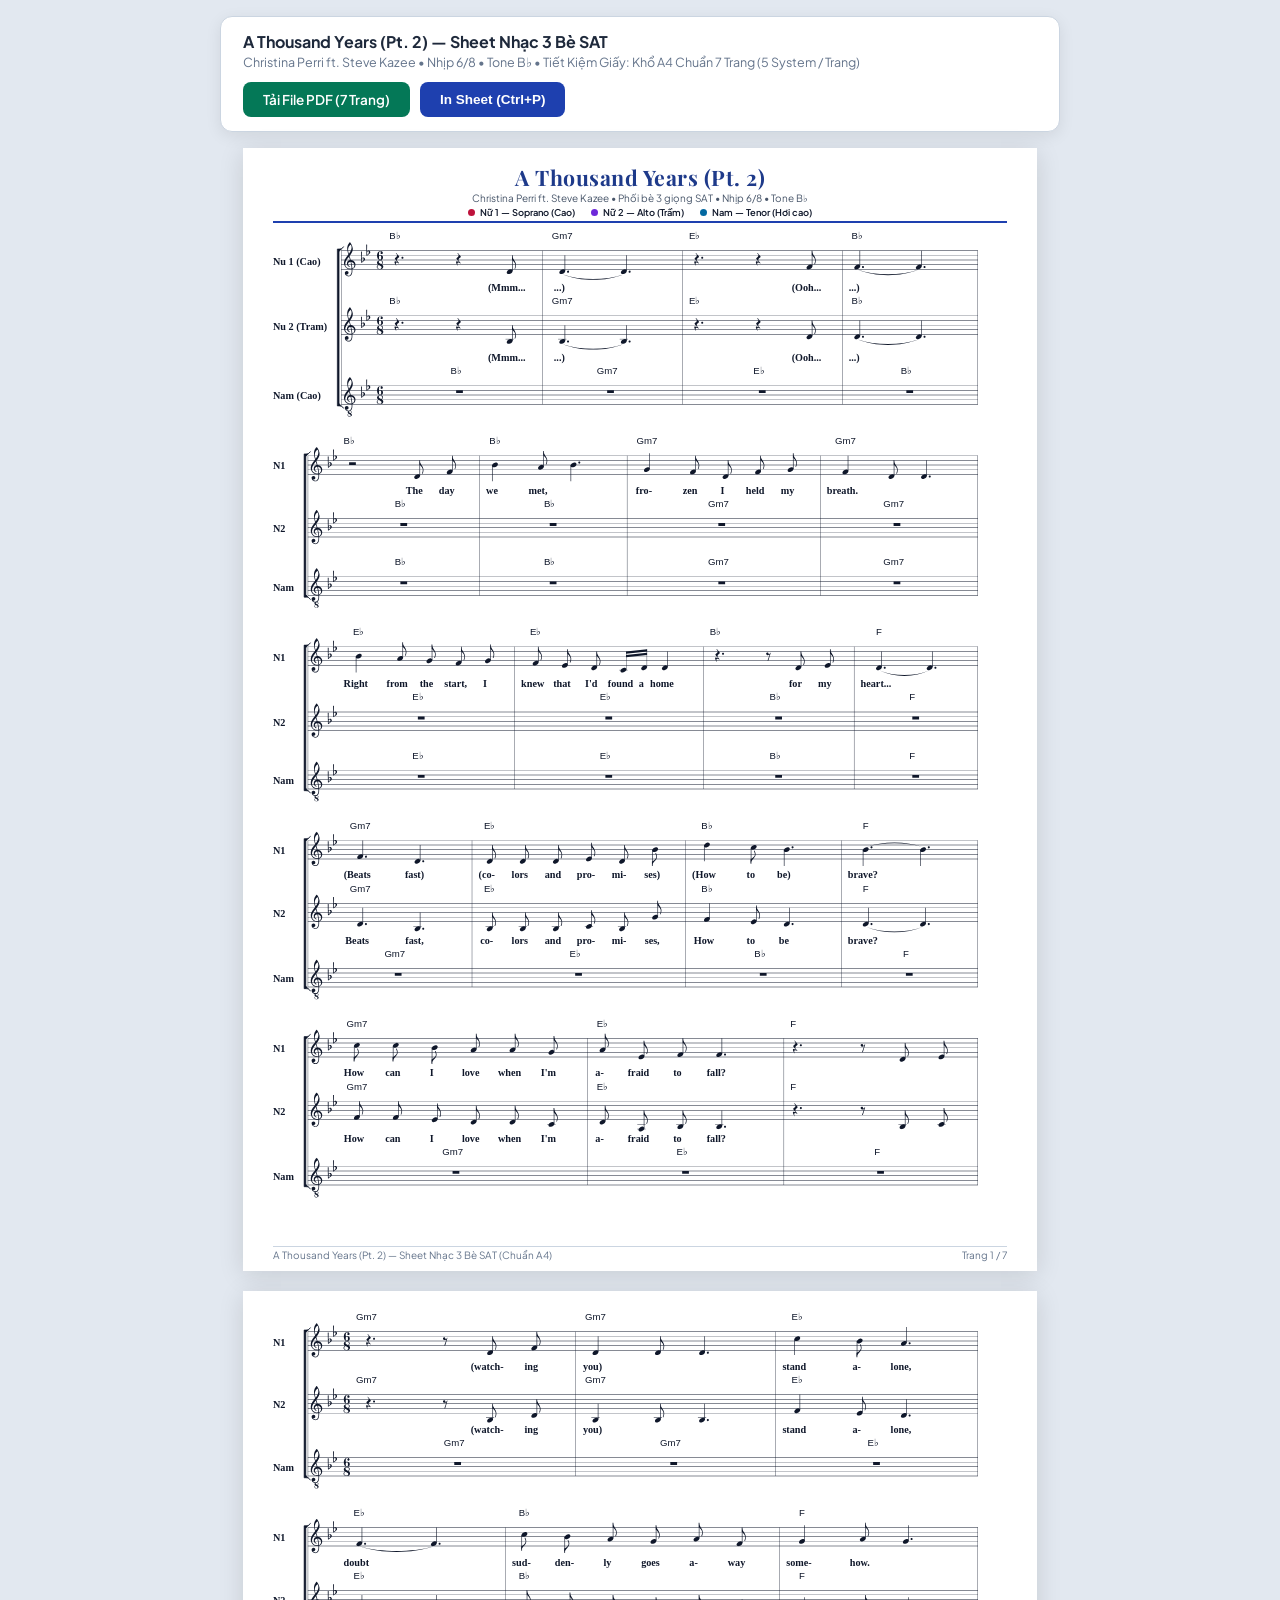
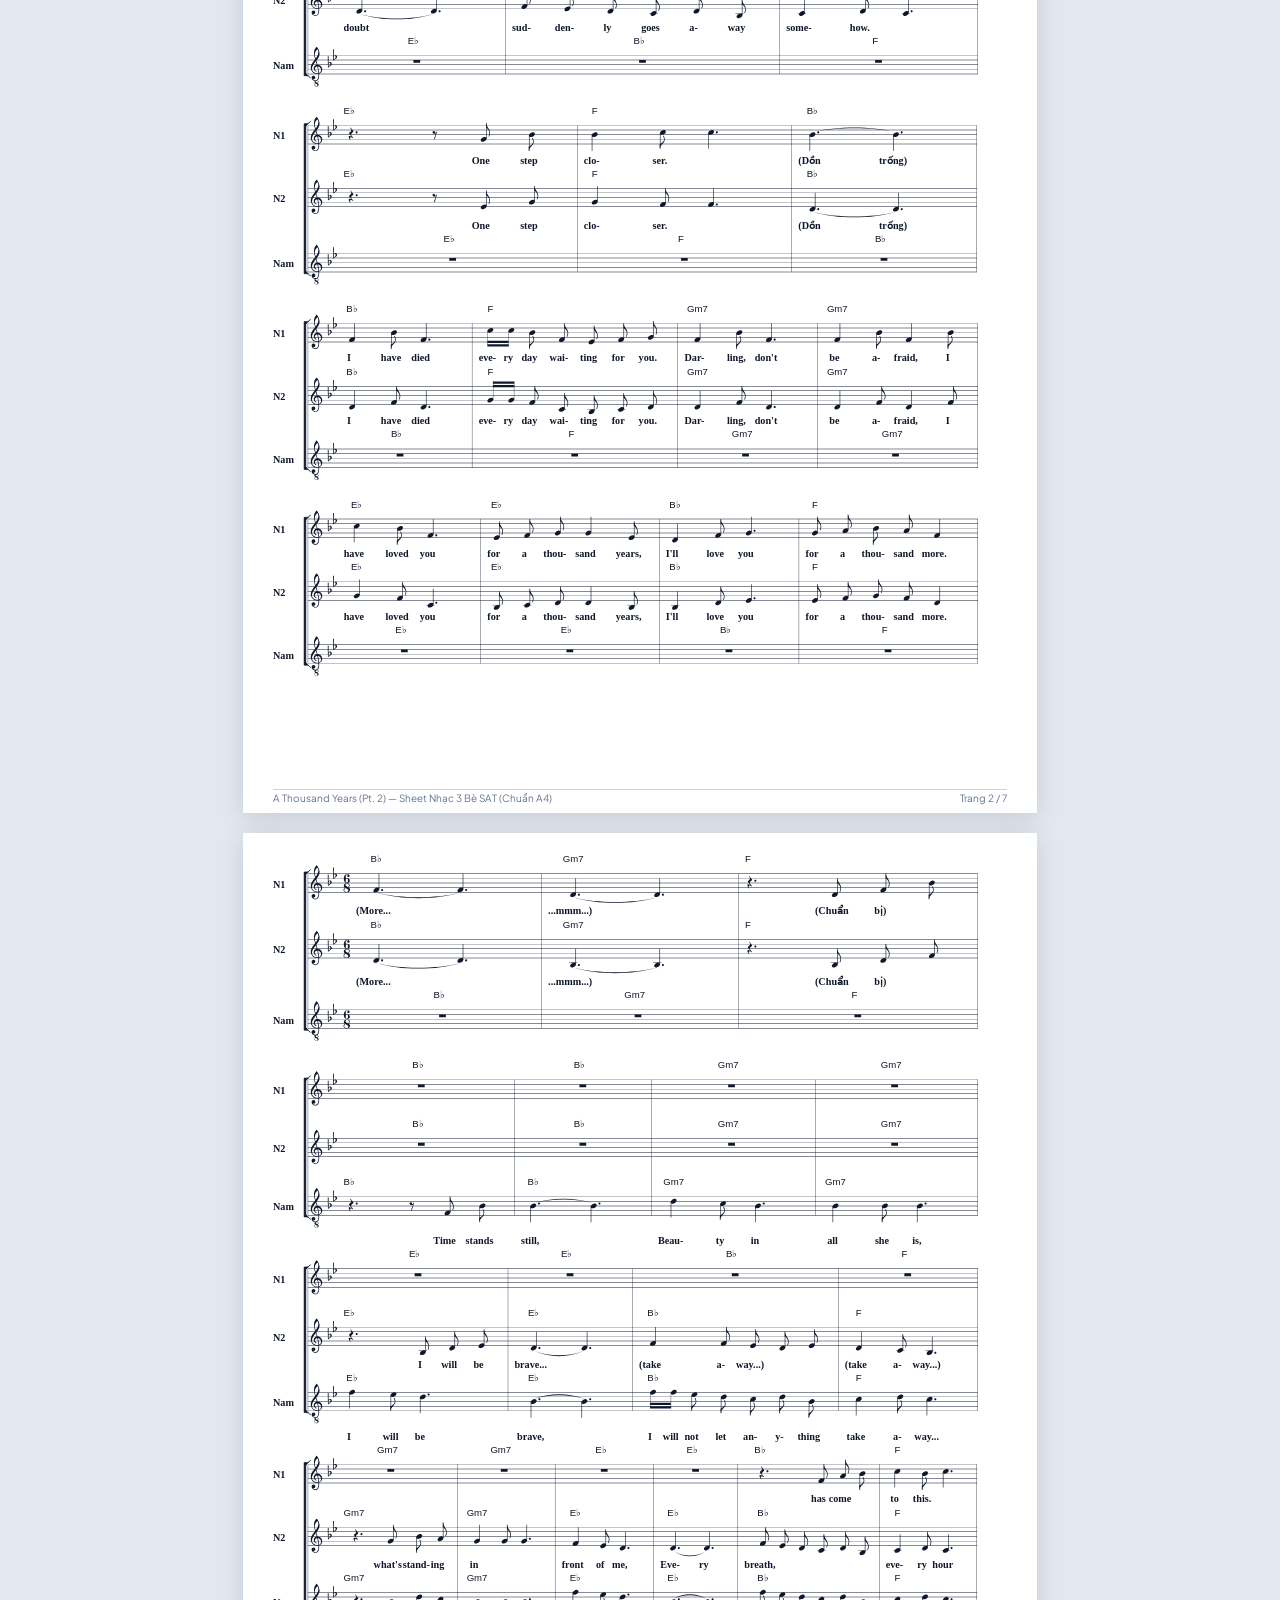
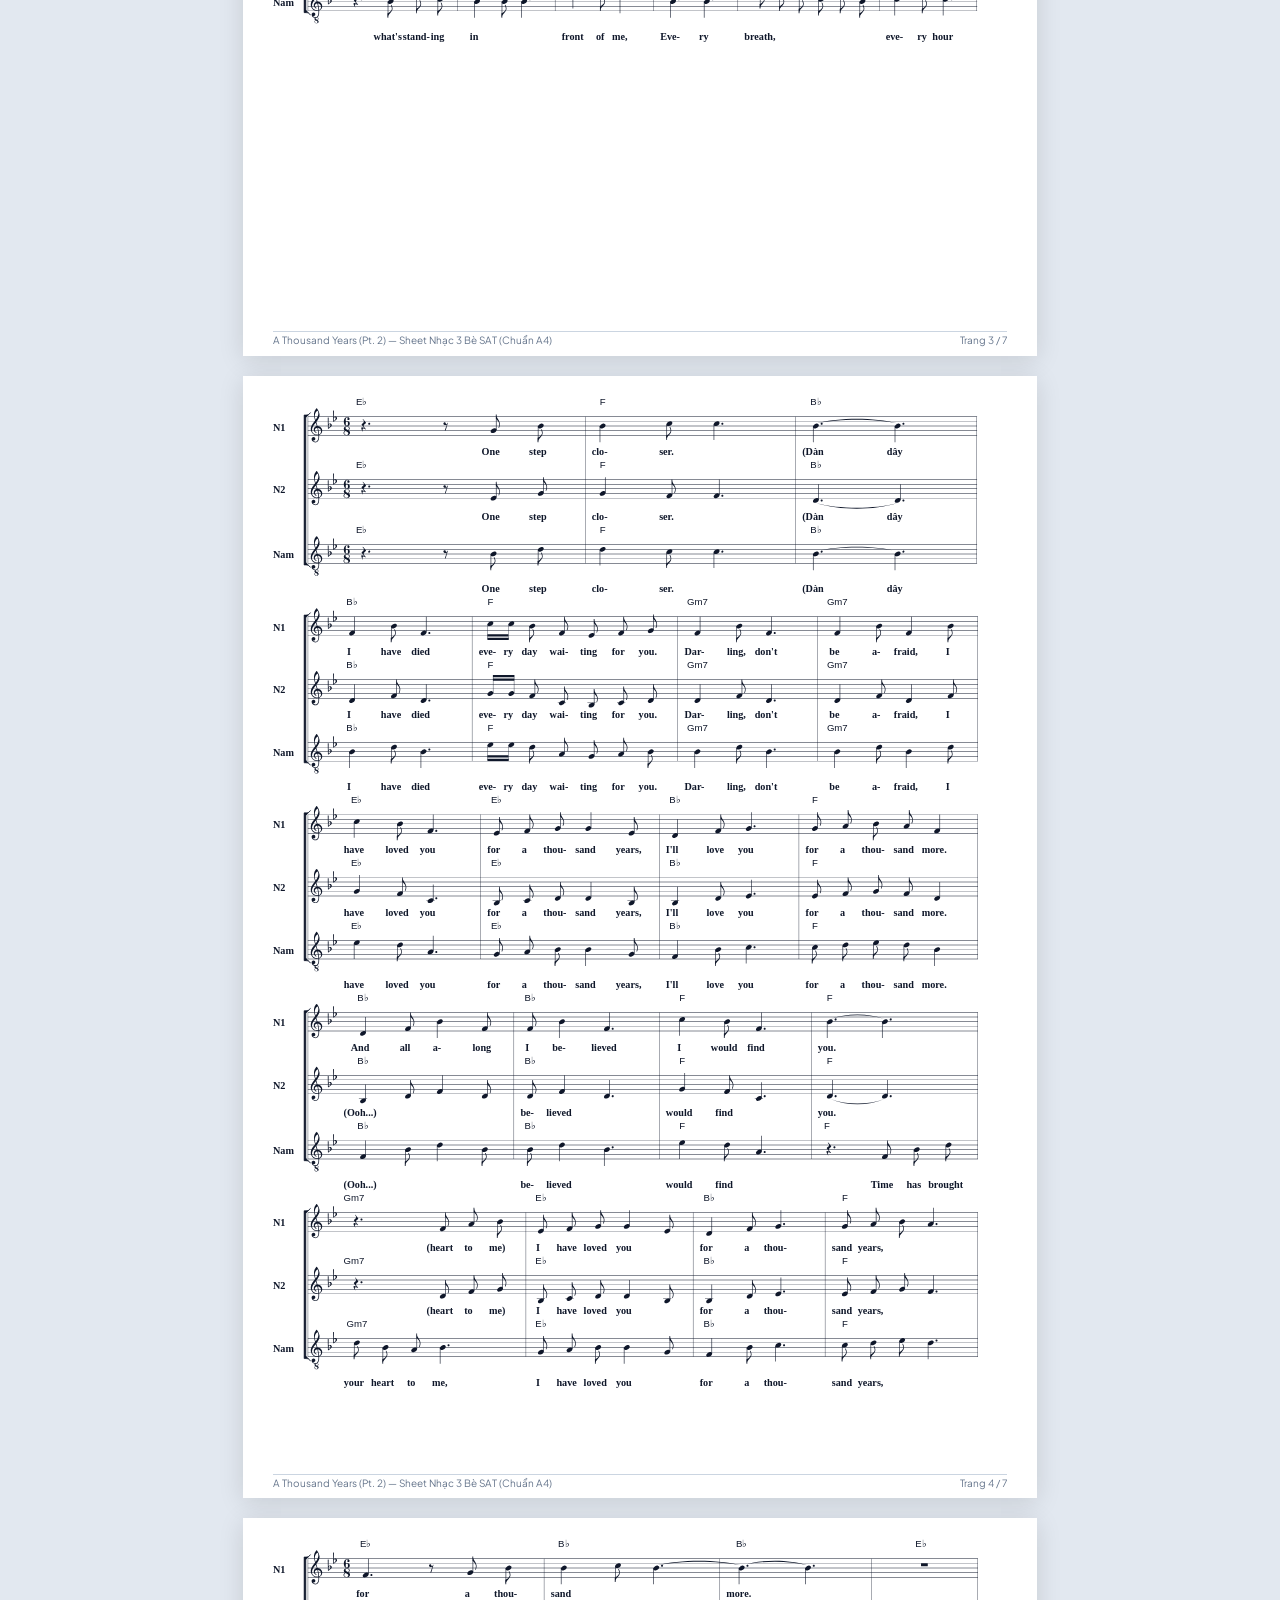
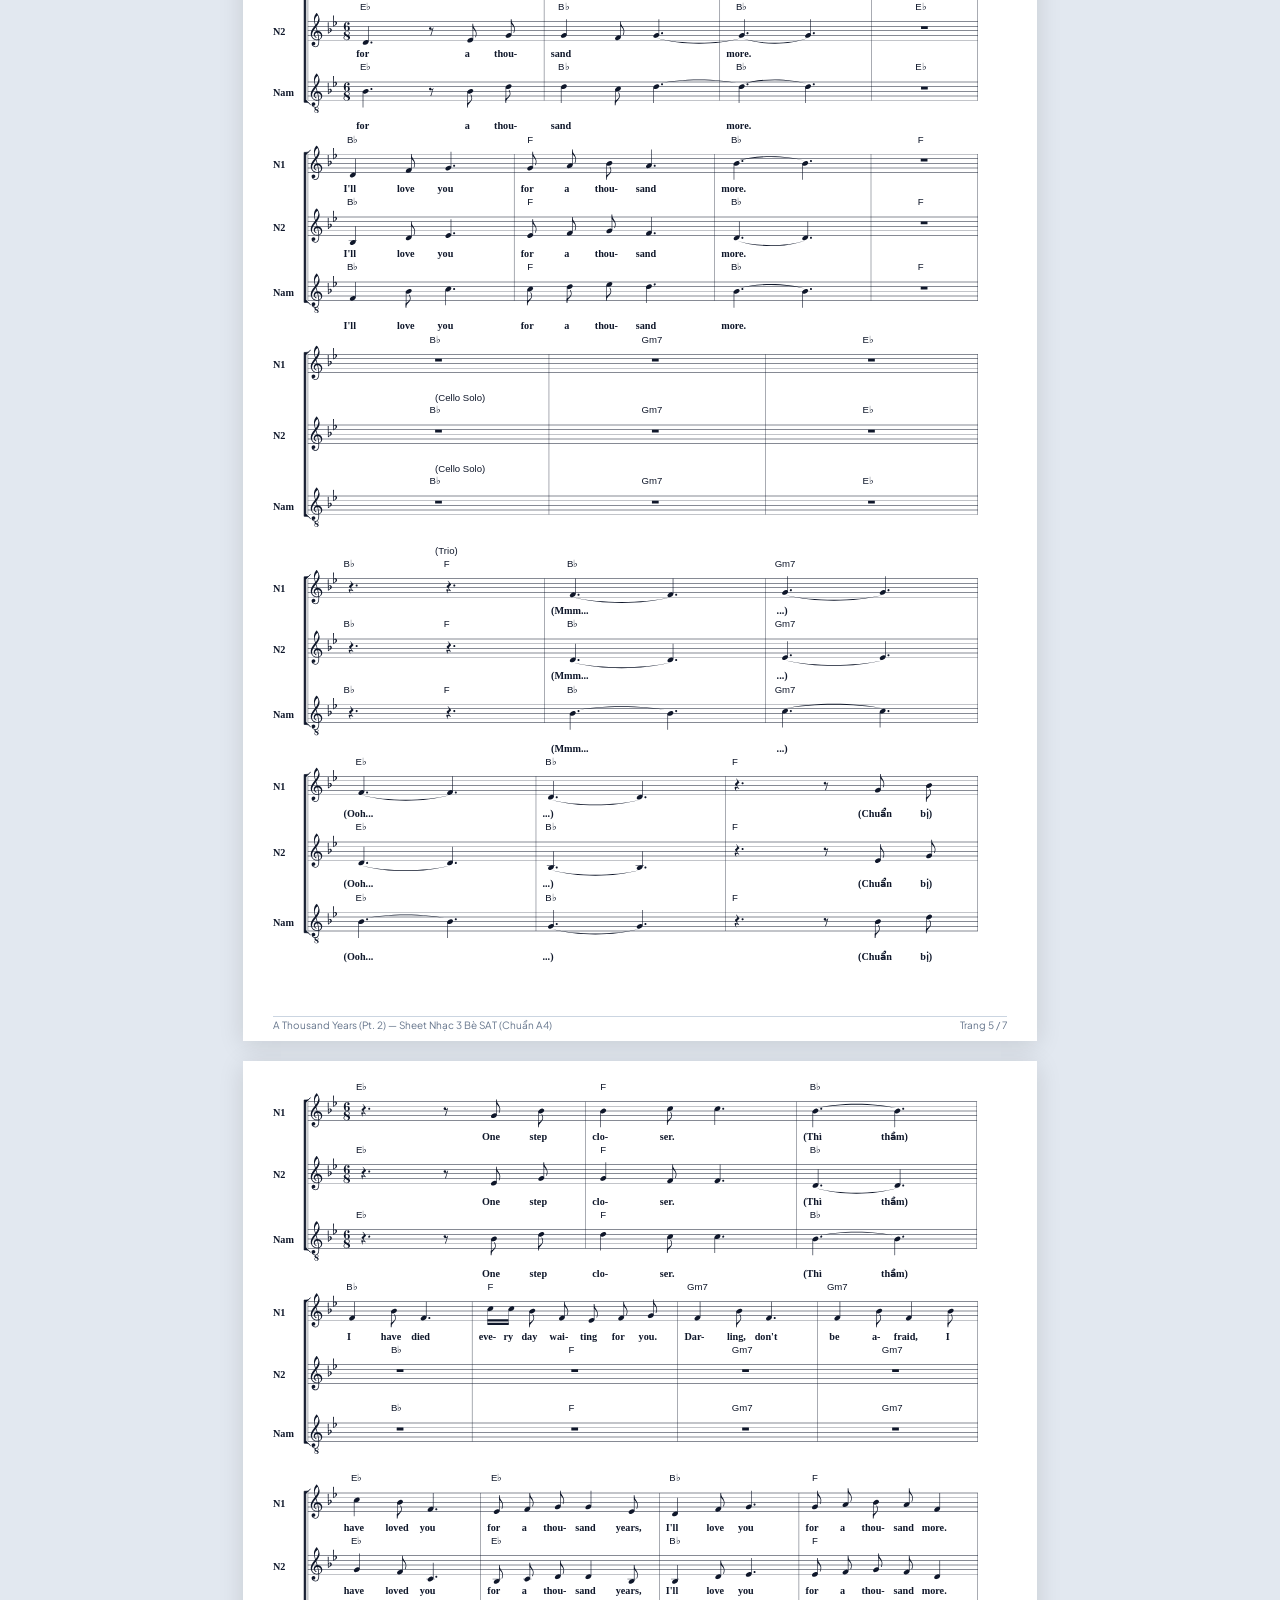
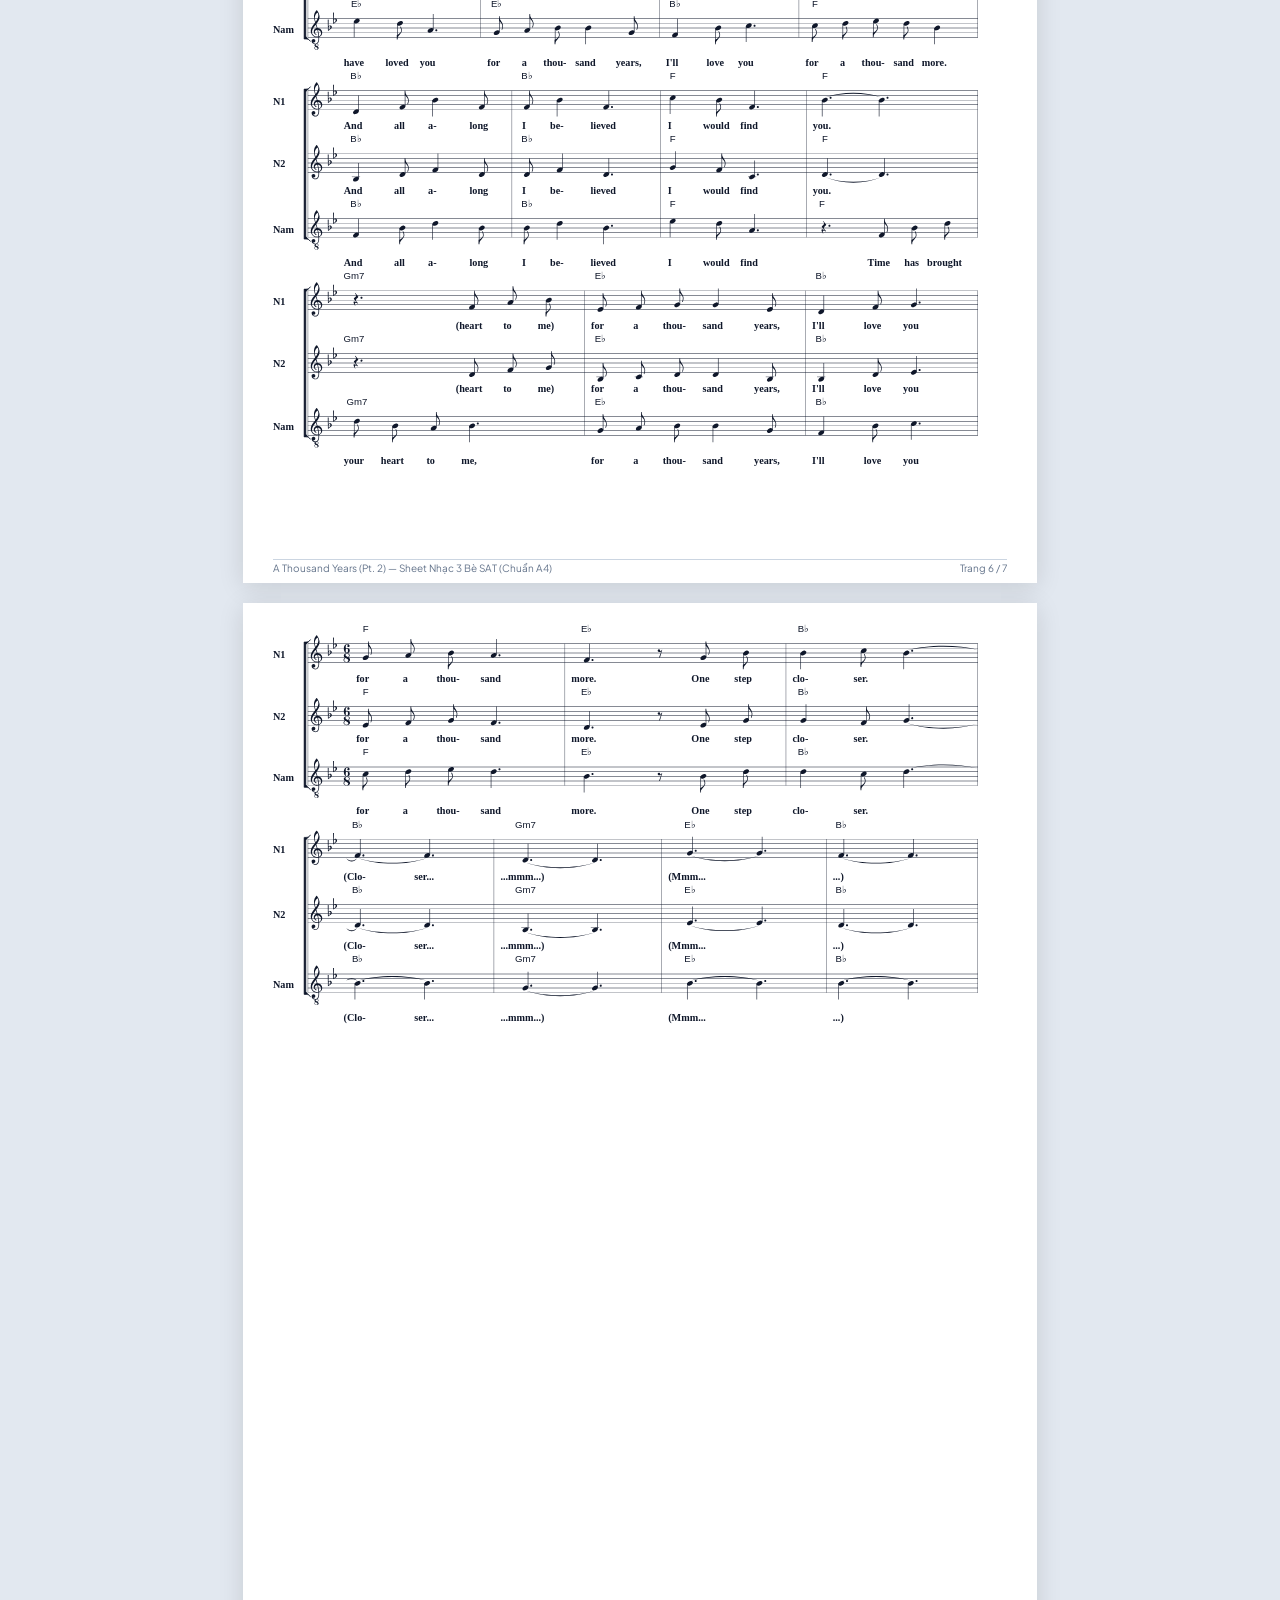
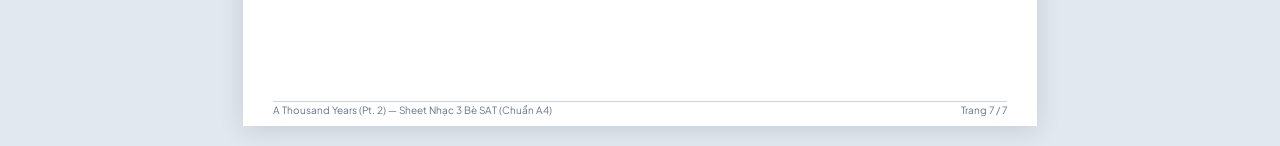
==== download_sheet.html @ 319eaa6f "feat: initial release A Thousand Years (Pt. 2) SAT score and karaoke web player" ====
<!DOCTYPE html>
<html lang="vi">
<head>
  <meta charset="UTF-8">
  <meta name="viewport" content="width=device-width, initial-scale=1.0">
  <title>A Thousand Years (Pt. 2) - Sheet Nhac 3 Be SAT</title>
  <script src="abcjs-basic-min.js"></script>
  <link href="https://fonts.googleapis.com/css2?family=Plus+Jakarta+Sans:wght@500;600;700;800&family=Playfair+Display:ital,wght@0,700;1,600&display=swap" rel="stylesheet">
  <style>
    @page {
      size: A4 portrait;
      margin: 0;
    }
    * {
      box-sizing: border-box;
      margin: 0;
      padding: 0;
    }
    body {
      font-family: "Plus Jakarta Sans", -apple-system, BlinkMacSystemFont, "Segoe UI", Roboto, sans-serif;
      background: #e2e8f0;
      color: #0f172a;
      -webkit-print-color-adjust: exact;
      print-color-adjust: exact;
    }
    @media screen {
      .action-bar {
        max-width: 840px;
        margin: 16px auto;
        background: #fff;
        border: 1px solid #cbd5e1;
        border-radius: 12px;
        padding: 14px 22px;
        display: flex;
        flex-wrap: wrap;
        align-items: center;
        justify-content: space-between;
        gap: 12px;
        box-shadow: 0 4px 16px rgba(0,0,0,.08);
      }
      .action-bar h2 {
        font-size: 16px;
        font-weight: 700;
        color: #1e293b;
      }
      .action-bar p {
        font-size: 12.5px;
        color: #64748b;
        margin-top: 2px;
      }
      .btn {
        display: inline-flex;
        align-items: center;
        gap: 6px;
        padding: 9px 20px;
        border-radius: 8px;
        font-size: 13.5px;
        font-weight: 600;
        cursor: pointer;
        text-decoration: none;
        border: none;
        transition: all 0.2s ease;
      }
      .btn-print {
        background: #1e40af;
        color: #fff;
      }
      .btn-print:hover {
        background: #1e3a8a;
      }
      .btn-pdf {
        background: #047857;
        color: #fff;
      }
      .btn-pdf:hover {
        background: #065f46;
      }
      .a4-page {
        width: 210mm;
        height: 297mm;
        max-height: 297mm;
        min-height: 297mm;
        box-sizing: border-box;
        padding: 4mm 8mm 7mm 8mm;
        margin: 0 auto 20px auto;
        background: #fff;
        box-shadow: 0 4px 24px rgba(0,0,0,.12);
        position: relative;
        display: flex;
        flex-direction: column;
        overflow: hidden;
      }
    }
    @media print {
      body {
        background: #fff !important;
        margin: 0 !important;
        padding: 0 !important;
      }
      .action-bar {
        display: none !important;
      }
      .a4-page {
        width: 210mm !important;
        height: 297mm !important;
        max-height: 297mm !important;
        min-height: 297mm !important;
        box-sizing: border-box !important;
        padding: 4mm 8mm 7mm 8mm !important;
        margin: 0 !important;
        page-break-before: always !important;
        page-break-after: always !important;
        break-before: page !important;
        break-after: page !important;
        break-inside: avoid !important;
        box-shadow: none !important;
        overflow: hidden !important;
        position: relative !important;
        display: flex !important;
        flex-direction: column !important;
      }
      .a4-page:first-child {
        page-break-before: avoid !important;
        break-before: avoid !important;
      }
      .a4-page:last-child {
        page-break-after: avoid !important;
        break-after: avoid !important;
      }
    }
    .p1-header {
      text-align: center;
      border-bottom: 2px solid #1e40af;
      padding-bottom: 2px;
      margin-bottom: 2px;
      flex-shrink: 0;
    }
    .p1-title {
      font-family: "Playfair Display", serif;
      font-size: 16pt;
      font-weight: 700;
      color: #1e3a8a;
      letter-spacing: 0.5px;
    }
    .p1-sub {
      font-size: 7.5pt;
      color: #475569;
      margin-top: 1px;
    }
    .p1-legend {
      display: flex;
      justify-content: center;
      gap: 16px;
      margin: 2px 0 1px 0;
    }
    .legend-item {
      font-size: 7pt;
      font-weight: 600;
      display: flex;
      align-items: center;
      gap: 5px;
    }
    .legend-dot {
      width: 7px;
      height: 7px;
      border-radius: 50%;
      display: inline-block;
    }
    .sheet-content {
      width: 100%;
      flex: 1;
      overflow: visible;
    }
    .sheet-content svg {
      display: block;
      margin: 0 auto;
    }
    .page-footer {
      position: absolute;
      bottom: 2.5mm;
      left: 8mm;
      right: 8mm;
      display: flex;
      justify-content: space-between;
      font-size: 7.5pt;
      color: #64748b;
      border-top: 1px solid #cbd5e1;
      padding-top: 2px;
      flex-shrink: 0;
    }
  </style>
</head>
<body>

<div class="action-bar">
  <div>
    <h2>A Thousand Years (Pt. 2) &mdash; Sheet Nhạc 3 Bè SAT</h2>
    <p>Christina Perri ft. Steve Kazee &bull; Nhịp 6/8 &bull; Tone B&flat; &bull; Tiết Kiệm Giấy: Khổ A4 Chuẩn 7 Trang (5 System / Trang)</p>
  </div>
  <div style="display:flex; gap:10px;">
    <a href="A_Thousand_Years_Pt2_Sheet_Music_3Be_SAT.pdf" download class="btn btn-pdf">Tải File PDF (7 Trang)</a>
    <button class="btn btn-print" onclick="window.print()">In Sheet (Ctrl+P)</button>
  </div>
</div>

<div class="a4-page" id="page-1">
  <div class="p1-header">
    <div class="p1-title">A Thousand Years (Pt. 2)</div>
    <div class="p1-sub">Christina Perri ft. Steve Kazee &bull; Phối bè 3 giọng SAT &bull; Nhịp 6/8 &bull; Tone B&flat;</div>
    <div class="p1-legend">
      <span class="legend-item"><span class="legend-dot" style="background:#be123c"></span>Nữ 1 &mdash; Soprano (Cao)</span>
      <span class="legend-item"><span class="legend-dot" style="background:#6d28d9"></span>Nữ 2 &mdash; Alto (Trầm)</span>
      <span class="legend-item"><span class="legend-dot" style="background:#0369a1"></span>Nam &mdash; Tenor (Hơi cao)</span>
    </div>
  </div>
  <div class="sheet-content" id="sheet-1"></div>
  <div class="page-footer">
    <span>A Thousand Years (Pt. 2) &mdash; Sheet Nhạc 3 Bè SAT (Chuẩn A4)</span>
    <span>Trang 1 / 7</span>
  </div>
</div>
<div class="a4-page" id="page-2">
  <div class="sheet-content" id="sheet-2"></div>
  <div class="page-footer">
    <span>A Thousand Years (Pt. 2) &mdash; Sheet Nhạc 3 Bè SAT (Chuẩn A4)</span>
    <span>Trang 2 / 7</span>
  </div>
</div>
<div class="a4-page" id="page-3">
  <div class="sheet-content" id="sheet-3"></div>
  <div class="page-footer">
    <span>A Thousand Years (Pt. 2) &mdash; Sheet Nhạc 3 Bè SAT (Chuẩn A4)</span>
    <span>Trang 3 / 7</span>
  </div>
</div>
<div class="a4-page" id="page-4">
  <div class="sheet-content" id="sheet-4"></div>
  <div class="page-footer">
    <span>A Thousand Years (Pt. 2) &mdash; Sheet Nhạc 3 Bè SAT (Chuẩn A4)</span>
    <span>Trang 4 / 7</span>
  </div>
</div>
<div class="a4-page" id="page-5">
  <div class="sheet-content" id="sheet-5"></div>
  <div class="page-footer">
    <span>A Thousand Years (Pt. 2) &mdash; Sheet Nhạc 3 Bè SAT (Chuẩn A4)</span>
    <span>Trang 5 / 7</span>
  </div>
</div>
<div class="a4-page" id="page-6">
  <div class="sheet-content" id="sheet-6"></div>
  <div class="page-footer">
    <span>A Thousand Years (Pt. 2) &mdash; Sheet Nhạc 3 Bè SAT (Chuẩn A4)</span>
    <span>Trang 6 / 7</span>
  </div>
</div>
<div class="a4-page" id="page-7">
  <div class="sheet-content" id="sheet-7"></div>
  <div class="page-footer">
    <span>A Thousand Years (Pt. 2) &mdash; Sheet Nhạc 3 Bè SAT (Chuẩn A4)</span>
    <span>Trang 7 / 7</span>
  </div>
</div>

<script>
const PAGES_ABC = ["X:1\nM:6/8\nL:1/8\nK:Bb\n%%score [ Soprano | Alto | Tenor ]\n%%stretchlast 1\nV:Soprano name=\"Nu 1 (Cao)\" snm=\"N1\" clef=treble\nV:Alto    name=\"Nu 2 (Tram)\" snm=\"N2\" clef=treble\nV:Tenor   name=\"Nam (Cao)\"  snm=\"Nam\" clef=treble-8\n[V:Soprano] \"Bb\" z3 z2 D | \"Gm7\" D3- D3 | \"Eb\" z3 z2 F | \"Bb\" F3- F3 |\nw: (Mmm... | ...) | (Ooh... | ...) |\n[V:Alto] \"Bb\" z3 z2 B, | \"Gm7\" B,3- B,3 | \"Eb\" z3 z2 D | \"Bb\" D3- D3 |\nw: (Mmm... | ...) | (Ooh... | ...) |\n[V:Tenor] \"Bb\" z6 | \"Gm7\" z6 | \"Eb\" z6 | \"Bb\" z6 |\nw:  |  |  |  |\n% === Verse 1A: Solo Nu 1 (Cao) - Christina Perri (Nam nghi) ===\n[V:Soprano] \"Bb\" z4 D F | \"Bb\" B2 A B3 | \"Gm7\" G2 F D F G | \"Gm7\" F2 D D3 |\nw: The day | we met, _ | fro- zen I held my | breath. _ _ |\n[V:Alto] \"Bb\" z6 | \"Bb\" z6 | \"Gm7\" z6 | \"Gm7\" z6 |\nw:  |  |  |  |\n[V:Tenor] \"Bb\" z6 | \"Bb\" z6 | \"Gm7\" z6 | \"Gm7\" z6 |\nw:  |  |  |  |\n[V:Soprano] \"Eb\" B2 A G F G | \"Eb\" F E D C/2D/2 D2 | \"Bb\" z3 z D E | \"F\" D3- D3 |\nw: Right from the start, I | knew that I'd found a home | for my | heart... _ |\n[V:Alto] \"Eb\" z6 | \"Eb\" z6 | \"Bb\" z6 | \"F\" z6 |\nw:  |  |  |  |\n[V:Tenor] \"Eb\" z6 | \"Eb\" z6 | \"Bb\" z6 | \"F\" z6 |\nw:  |  |  |  |\n% === Verse 1B: Nữ 2 (Trầm) Lead + Nữ 1 (Cao) Bè (Nam nghỉ) ===\n[V:Soprano] \"Gm7\" F3 D3 | \"Eb\" D D D E D B | \"Bb\" d2 c B3 | \"F\" B3- B3 |\nw: (Beats fast) | (co- lors and pro- mi- ses) | (How to be) | brave? _ |\n[V:Alto] \"Gm7\" D3 B,3 | \"Eb\" B, B, B, C B, G | \"Bb\" F2 E D3 | \"F\" D3- D3 |\nw: Beats fast, | co- lors and pro- mi- ses, | How to be | brave? _ |\n[V:Tenor] \"Gm7\" z6 | \"Eb\" z6 | \"Bb\" z6 | \"F\" z6 |\nw:  |  |  |  |\n[V:Soprano] \"Gm7\" c c B A A G | \"Eb\" A E F F3 | \"F\" z3 z D E |\nw: How can I love when I'm | a- fraid to fall? _ | (Chuẩn bị) |\n[V:Alto] \"Gm7\" F F E D D C | \"Eb\" D A, B, B,3 | \"F\" z3 z B, C |\nw: How can I love when I'm | a- fraid to fall? _ | (Chuẩn bị) |\n[V:Tenor] \"Gm7\" z6 | \"Eb\" z6 | \"F\" z6 |\nw:  |  |  |", "X:1\nM:6/8\nL:1/8\nK:Bb\n%%score [ Soprano | Alto | Tenor ]\n%%stretchlast 1\nV:Soprano name=\"N1\" snm=\"N1\" clef=treble\nV:Alto    name=\"N2\" snm=\"N2\" clef=treble\nV:Tenor   name=\"Nam\" snm=\"Nam\" clef=treble-8\n% === Pre-Chorus 1: Nữ 1 Lead + Nữ 2 Bè trầm (Nam nghỉ) ===\n[V:Soprano] \"Gm7\" z3 z D F | \"Gm7\" D2 D D3 | \"Eb\" c2 B A3 |\nw: (watch- ing you) | stand a- lone, | All of my |\n[V:Alto] \"Gm7\" z3 z B, D | \"Gm7\" B,2 B, B,3 | \"Eb\" F2 E D3 |\nw: (watch- ing you) | stand a- lone, | All of my |\n[V:Tenor] \"Gm7\" z6 | \"Gm7\" z6 | \"Eb\" z6 |\nw:  |  |  |\n[V:Soprano] \"Eb\" F3- F3 | \"Bb\" c B A G A F | \"F\" G2 A G3 |\nw: doubt _ | sud- den- ly goes a- way | some- how. _ |\n[V:Alto] \"Eb\" D3- D3 | \"Bb\" F E D C D B, | \"F\" C2 D C3 |\nw: doubt _ | sud- den- ly goes a- way | some- how. _ |\n[V:Tenor] \"Eb\" z6 | \"Bb\" z6 | \"F\" z6 |\nw:  |  |  |\n% === Refrain 1: Song ca Nữ 1 + Nữ 2 (Nam nghỉ) ===\n[V:Soprano] \"Eb\" z3 z G B | \"F\" B2 c c3 | \"Bb\" B3- B3 |\nw: One step | clo- ser. _ | (Dồn trống) |\n[V:Alto] \"Eb\" z3 z E G | \"F\" G2 F F3 | \"Bb\" D3- D3 |\nw: One step | clo- ser. _ | (Dồn trống) |\n[V:Tenor] \"Eb\" z6 | \"F\" z6 | \"Bb\" z6 |\nw:  |  |  |\n% === Chorus 1: Nữ 1 Lead chính + Nữ 2 Bè trầm (Nam chuẩn bị) ===\n[V:Soprano] \"Bb\" F2 B F3 | \"F\" c/2c/2 B F E F G | \"Gm7\" F2 B F3 | \"Gm7\" F2 B F2 B |\nw: I have died | eve- ry day wai- ting for you. | Dar- ling, don't | be a- fraid, I |\n[V:Alto] \"Bb\" D2 F D3 | \"F\" G/2G/2 F C B, C D | \"Gm7\" D2 F D3 | \"Gm7\" D2 F D2 F |\nw: I have died | eve- ry day wai- ting for you. | Dar- ling, don't | be a- fraid, I |\n[V:Tenor] \"Bb\" z6 | \"F\" z6 | \"Gm7\" z6 | \"Gm7\" z6 |\nw:  |  |  |  |\n[V:Soprano] \"Eb\" c2 B F3 | \"Eb\" E F G G2 E | \"Bb\" D2 F G3 | \"F\" G A B A F2 |\nw: have loved you | for a thou- sand years, | I'll love you | for a thou- sand more. |\n[V:Alto] \"Eb\" G2 F C3 | \"Eb\" B, C D D2 B, | \"Bb\" B,2 D E3 | \"F\" E F G F D2 |\nw: have loved you | for a thou- sand years, | I'll love you | for a thou- sand more. |\n[V:Tenor] \"Eb\" z6 | \"Eb\" z6 | \"Bb\" z6 | \"F\" z6 |\nw:  |  |  |  |", "X:1\nM:6/8\nL:1/8\nK:Bb\n%%score [ Soprano | Alto | Tenor ]\n%%stretchlast 1\nV:Soprano name=\"N1\" snm=\"N1\" clef=treble\nV:Alto    name=\"N2\" snm=\"N2\" clef=treble\nV:Tenor   name=\"Nam\" snm=\"Nam\" clef=treble-8\n[V:Soprano] \"Bb\" F3- F3 | \"Gm7\" D3- D3 | \"F\" z3 D F B |\nw: (More... | ...mmm...) | (Chuẩn bị) |\n[V:Alto] \"Bb\" D3- D3 | \"Gm7\" B,3- B,3 | \"F\" z3 B, D F |\nw: (More... | ...mmm...) | (Chuẩn bị) |\n[V:Tenor] \"Bb\" z6 | \"Gm7\" z6 | \"F\" z6 |\nw:  |  |  |\n% === Verse 2: Solo Nam (Steve Kazee) + Bè Nữ 2 ===\n[V:Soprano] \"Bb\" z6 | \"Bb\" z6 | \"Gm7\" z6 | \"Gm7\" z6 |\nw:  |  |  |  |\n[V:Alto] \"Bb\" z6 | \"Bb\" z6 | \"Gm7\" z6 | \"Gm7\" z6 |\nw:  |  |  |  |\n[V:Tenor] \"Bb\" z3 z F B | \"Bb\" B3- B3 | \"Gm7\" d2 c B3 | \"Gm7\" B2 B B3 |\nw: Time stands | still, _ | Beau- ty in | all she is, |\n[V:Soprano] \"Eb\" z6 | \"Eb\" z6 | \"Bb\" z6 | \"F\" z6 |\nw:  |  |  |  |\n[V:Alto] \"Eb\" z3 B, D E | \"Eb\" D3- D3 | \"Bb\" F2 F E D E | \"F\" D2 C B,3 |\nw: I will be | brave... _ | (take a- way...) | (take a- way...) |\n[V:Tenor] \"Eb\" f2 e d3 | \"Eb\" B3- B3 | \"Bb\" f/2f/2 e d c d B | \"F\" c2 d c3 |\nw: I will be | brave, _ | I will not let an- y- thing | take a- way... _ |\n% === Verse 2B: Nam Lead + Nữ 2 Bè Trầm (Nữ 1 đón) ===\n[V:Soprano] \"Gm7\" z6 | \"Gm7\" z6 | \"Eb\" z6 | \"Eb\" z6 | \"Bb\" z3 F A B | \"F\" c2 B c3 |\nw:  |  |  |  | has come | to this. _ |\n[V:Alto] \"Gm7\" z3 G B A | \"Gm7\" G2 G G3 | \"Eb\" F2 E D3 | \"Eb\" D3- D3 | \"Bb\" F E D C D B, | \"F\" C2 D C3 |\nw: what's stand- ing in | front of me, | Eve- ry | breath, _ | eve- ry hour has come | to this. _ |\n[V:Tenor] \"Gm7\" z3 B d c | \"Gm7\" B2 B B3 | \"Eb\" f2 e d3 | \"Eb\" B3- B3 | \"Bb\" f e d c d B | \"F\" c2 d c3 |\nw: what's stand- ing in | front of me, | Eve- ry | breath, _ | eve- ry hour has come | to this. _ |", "X:1\nM:6/8\nL:1/8\nK:Bb\n%%score [ Soprano | Alto | Tenor ]\n%%stretchlast 1\nV:Soprano name=\"N1\" snm=\"N1\" clef=treble\nV:Alto    name=\"N2\" snm=\"N2\" clef=treble\nV:Tenor   name=\"Nam\" snm=\"Nam\" clef=treble-8\n% === Refrain 2: Duet Nam + Nữ 1 (Nữ 2 Bè) ===\n[V:Soprano] \"Eb\" z3 z G B | \"F\" B2 c c3 | \"Bb\" B3- B3 |\nw: One step | clo- ser. _ | (Dàn dây dồn) |\n[V:Alto] \"Eb\" z3 z E G | \"F\" G2 F F3 | \"Bb\" D3- D3 |\nw: One step | clo- ser. _ | (Dàn dây dồn) |\n[V:Tenor] \"Eb\" z3 z B d | \"F\" d2 c c3 | \"Bb\" B3- B3 |\nw: One step | clo- ser. _ | (Dàn dây dồn) |\n% === Chorus 2: Tam ca 3 Bè (SAT Đại trào) ===\n[V:Soprano] \"Bb\" F2 B F3 | \"F\" c/2c/2 B F E F G | \"Gm7\" F2 B F3 | \"Gm7\" F2 B F2 B |\nw: I have died | eve- ry day wai- ting for you. | Dar- ling, don't | be a- fraid, I |\n[V:Alto] \"Bb\" D2 F D3 | \"F\" G/2G/2 F C B, C D | \"Gm7\" D2 F D3 | \"Gm7\" D2 F D2 F |\nw: I have died | eve- ry day wai- ting for you. | Dar- ling, don't | be a- fraid, I |\n[V:Tenor] \"Bb\" B2 d B3 | \"F\" e/2e/2 d A G A B | \"Gm7\" B2 d B3 | \"Gm7\" B2 d B2 d |\nw: I have died | eve- ry day wai- ting for you. | Dar- ling, don't | be a- fraid, I |\n[V:Soprano] \"Eb\" c2 B F3 | \"Eb\" E F G G2 E | \"Bb\" D2 F G3 | \"F\" G A B A F2 |\nw: have loved you | for a thou- sand years, | I'll love you | for a thou- sand more. |\n[V:Alto] \"Eb\" G2 F C3 | \"Eb\" B, C D D2 B, | \"Bb\" B,2 D E3 | \"F\" E F G F D2 |\nw: have loved you | for a thou- sand years, | I'll love you | for a thou- sand more. |\n[V:Tenor] \"Eb\" e2 d A3 | \"Eb\" G A B B2 G | \"Bb\" F2 B c3 | \"F\" c d e d B2 |\nw: have loved you | for a thou- sand years, | I'll love you | for a thou- sand more. |\n% === Bridge: Nữ 1 -> Nam -> Tam ca SAT Đỉnh điểm ===\n[V:Soprano] \"Bb\" D2 F B2 F | \"Bb\" F B2 F3 | \"F\" c2 B F3 | \"F\" B3- B3 |\nw: And all a- long | I be- lieved | I would find | you. _ |\n[V:Alto] \"Bb\" B,2 D F2 D | \"Bb\" D F2 D3 | \"F\" G2 F C3 | \"F\" D3- D3 |\nw: (Ooh...) | be- lieved | would find | you. _ |\n[V:Tenor] \"Bb\" F2 B d2 B | \"Bb\" B d2 B3 | \"F\" e2 d A3 | \"F\" z3 F B d |\nw: (Ooh...) | be- lieved | would find | Time has brought |\n[V:Soprano] \"Gm7\" z3 F A B | \"Eb\" E F G G2 E | \"Bb\" D2 F G3 | \"F\" G A B A3 |\nw: (heart to me) | I have loved you | for a thou- sand years, | I'll love you |\n[V:Alto] \"Gm7\" z3 D F G | \"Eb\" B, C D D2 B, | \"Bb\" B,2 D E3 | \"F\" E F G F3 |\nw: (heart to me) | I have loved you | for a thou- sand years, | I'll love you |\n[V:Tenor] \"Gm7\" d B A B3 | \"Eb\" G A B B2 G | \"Bb\" F2 B c3 | \"F\" c d e d3 |\nw: your heart to me, | I have loved you | for a thou- sand years, | I'll love you |", "X:1\nM:6/8\nL:1/8\nK:Bb\n%%score [ Soprano | Alto | Tenor ]\n%%stretchlast 1\nV:Soprano name=\"N1\" snm=\"N1\" clef=treble\nV:Alto    name=\"N2\" snm=\"N2\" clef=treble\nV:Tenor   name=\"Nam\" snm=\"Nam\" clef=treble-8\n[V:Soprano] \"Eb\" F3 z G B | \"Bb\" B2 c B3- | \"Bb\" B3- B3 | \"Eb\" z6 |\nw: for a thou- sand | more. _ | (Cao trào) |  |\n[V:Alto] \"Eb\" D3 z E G | \"Bb\" G2 F G3- | \"Bb\" G3- G3 | \"Eb\" z6 |\nw: for a thou- sand | more. _ | (Cao trào) |  |\n[V:Tenor] \"Eb\" B3 z B d | \"Bb\" d2 c d3- | \"Bb\" d3- d3 | \"Eb\" z6 |\nw: for a thou- sand | more. _ | (Cao trào) |  |\n[V:Soprano] \"Bb\" D2 F G3 | \"F\" G A B A3 | \"Bb\" B3- B3 | \"F\" z6 |\nw: I'll love you | for a thou- sand | more. _ |  |\n[V:Alto] \"Bb\" B,2 D E3 | \"F\" E F G F3 | \"Bb\" D3- D3 | \"F\" z6 |\nw: I'll love you | for a thou- sand | more. _ |  |\n[V:Tenor] \"Bb\" F2 B c3 | \"F\" c d e d3 | \"Bb\" B3- B3 | \"F\" z6 |\nw: I'll love you | for a thou- sand | more. _ |  |\n% === Interlude (Cello Solo): Cello Solo & Tam ca Hòa âm ngân dịu ===\n[V:Soprano] \"Bb\" \"_ (Cello Solo)\" z6 | \"Gm7\" z6 | \"Eb\" z6 |\nw:  |  |  |\n[V:Alto] \"Bb\" \"_ (Cello Solo)\" z6 | \"Gm7\" z6 | \"Eb\" z6 |\nw:  |  |  |\n[V:Tenor] \"Bb\" \"_ (Trio)\" z6 | \"Gm7\" z6 | \"Eb\" z6 |\nw:  |  |  |\n[V:Soprano] \"Bb\" z3 \"F\" z3 | \"Bb\" F3- F3 | \"Gm7\" G3- G3 |\nw:  | (Mmm... | ...) |\n[V:Alto] \"Bb\" z3 \"F\" z3 | \"Bb\" D3- D3 | \"Gm7\" E3- E3 |\nw:  | (Mmm... | ...) |\n[V:Tenor] \"Bb\" z3 \"F\" z3 | \"Bb\" B3- B3 | \"Gm7\" c3- c3 |\nw:  | (Mmm... | ...) |\n[V:Soprano] \"Eb\" F3- F3 | \"Bb\" D3- D3 | \"F\" z3 z G B |\nw: (Ooh... | ...) | (Chuẩn bị) |\n[V:Alto] \"Eb\" D3- D3 | \"Bb\" B,3- B,3 | \"F\" z3 z E G |\nw: (Ooh... | ...) | (Chuẩn bị) |\n[V:Tenor] \"Eb\" B3- B3 | \"Bb\" G3- G3 | \"F\" z3 z B d |\nw: (Ooh... | ...) | (Chuẩn bị) |", "X:1\nM:6/8\nL:1/8\nK:Bb\n%%score [ Soprano | Alto | Tenor ]\n%%stretchlast 1\nV:Soprano name=\"N1\" snm=\"N1\" clef=treble\nV:Alto    name=\"N2\" snm=\"N2\" clef=treble\nV:Tenor   name=\"Nam\" snm=\"Nam\" clef=treble-8\n% === Refrain 3: Tam ca 3 Bè (Thì thầm mộc) ===\n[V:Soprano] \"Eb\" z3 z G B | \"F\" B2 c c3 | \"Bb\" B3- B3 |\nw: One step | clo- ser. _ | (Thì thầm) |\n[V:Alto] \"Eb\" z3 z E G | \"F\" G2 F F3 | \"Bb\" D3- D3 |\nw: One step | clo- ser. _ | (Thì thầm) |\n[V:Tenor] \"Eb\" z3 z B d | \"F\" d2 c c3 | \"Bb\" B3- B3 |\nw: One step | clo- ser. _ | (Thì thầm) |\n% === Chorus 3 (Intimate & Climax): Nữ 1 Solo Mộc -> Bùng nổ Tam ca SAT ===\n[V:Soprano] \"Bb\" F2 B F3 | \"F\" c/2c/2 B F E F G | \"Gm7\" F2 B F3 | \"Gm7\" F2 B F2 B |\nw: I have died | eve- ry day wai- ting for you. | Dar- ling, don't | be a- fraid, I |\n[V:Alto] \"Bb\" z6 | \"F\" z6 | \"Gm7\" z6 | \"Gm7\" z6 |\nw:  |  |  |  |\n[V:Tenor] \"Bb\" z6 | \"F\" z6 | \"Gm7\" z6 | \"Gm7\" z6 |\nw:  |  |  |  |\n[V:Soprano] \"Eb\" c2 B F3 | \"Eb\" E F G G2 E | \"Bb\" D2 F G3 | \"F\" G A B A F2 |\nw: have loved you | for a thou- sand years, | I'll love you | for a thou- sand more. |\n[V:Alto] \"Eb\" G2 F C3 | \"Eb\" B, C D D2 B, | \"Bb\" B,2 D E3 | \"F\" E F G F D2 |\nw: have loved you | for a thou- sand years, | I'll love you | for a thou- sand more. |\n[V:Tenor] \"Eb\" e2 d A3 | \"Eb\" G A B B2 G | \"Bb\" F2 B c3 | \"F\" c d e d B2 |\nw: have loved you | for a thou- sand years, | I'll love you | for a thou- sand more. |\n% === Outro & Climax: Tam ca 3 Bè SAT Polyphony & Kết ===\n[V:Soprano] \"Bb\" D2 F B2 F | \"Bb\" F B2 F3 | \"F\" c2 B F3 | \"F\" B3- B3 |\nw: And all a- long | I be- lieved | I would find | you. _ |\n[V:Alto] \"Bb\" B,2 D F2 D | \"Bb\" D F2 D3 | \"F\" G2 F C3 | \"F\" D3- D3 |\nw: And all a- long | I be- lieved | I would find | you. _ |\n[V:Tenor] \"Bb\" F2 B d2 B | \"Bb\" B d2 B3 | \"F\" e2 d A3 | \"F\" z3 F B d |\nw: And all a- long | I be- lieved | I would find | Time has brought |\n[V:Soprano] \"Gm7\" z3 F A B | \"Eb\" E F G G2 E | \"Bb\" D2 F G3 |\nw: (heart to me) | for a thou- sand years, | I'll love you |\n[V:Alto] \"Gm7\" z3 D F G | \"Eb\" B, C D D2 B, | \"Bb\" B,2 D E3 |\nw: (heart to me) | for a thou- sand years, | I'll love you |\n[V:Tenor] \"Gm7\" d B A B3 | \"Eb\" G A B B2 G | \"Bb\" F2 B c3 |\nw: your heart to me, | for a thou- sand years, | I'll love you |", "X:1\nM:6/8\nL:1/8\nK:Bb\n%%score [ Soprano | Alto | Tenor ]\n%%stretchlast 1\nV:Soprano name=\"N1\" snm=\"N1\" clef=treble\nV:Alto    name=\"N2\" snm=\"N2\" clef=treble\nV:Tenor   name=\"Nam\" snm=\"Nam\" clef=treble-8\n[V:Soprano] \"F\" G A B A3 | \"Eb\" F3 z G B | \"Bb\" B2 c B3- |\nw: for a thou- sand | more. One step | clo- ser. _ |\n[V:Alto] \"F\" E F G F3 | \"Eb\" D3 z E G | \"Bb\" G2 F G3- |\nw: for a thou- sand | more. One step | clo- ser. _ |\n[V:Tenor] \"F\" c d e d3 | \"Eb\" B3 z B d | \"Bb\" d2 c d3- |\nw: for a thou- sand | more. One step | clo- ser. _ |\n% === Coda & Kết: Trio Ngân dịu & Fade out ===\n[V:Soprano] \"Bb\" F3- F3 | \"Gm7\" D3- D3 | \"Eb\" G3- G3 | \"Bb\" F3- F3 |\nw: (Clo- ser... | ...mmm...) | (Mmm... | ...) |\n[V:Alto] \"Bb\" D3- D3 | \"Gm7\" B,3- B,3 | \"Eb\" E3- E3 | \"Bb\" D3- D3 |\nw: (Clo- ser... | ...mmm...) | (Mmm... | ...) |\n[V:Tenor] \"Bb\" B3- B3 | \"Gm7\" G3- G3 | \"Eb\" B3- B3 | \"Bb\" B3- B3 |\nw: (Clo- ser... | ...mmm...) | (Mmm... | ...) |"];

function renderAll() {
  PAGES_ABC.forEach(function(abc, idx) {
    var pid = idx + 1;
    ABCJS.renderAbc("sheet-" + pid, abc, {
      scale: 0.60,
      staffwidth: 705,
      paddingtop: 0,
      paddingbottom: 0,
      paddingleft: 0,
      paddingright: 0,
      add_classes: true
    });
  });
}

if (document.readyState === "loading") {
  document.addEventListener("DOMContentLoaded", renderAll);
} else {
  renderAll();
}
</script>
</body>
</html>
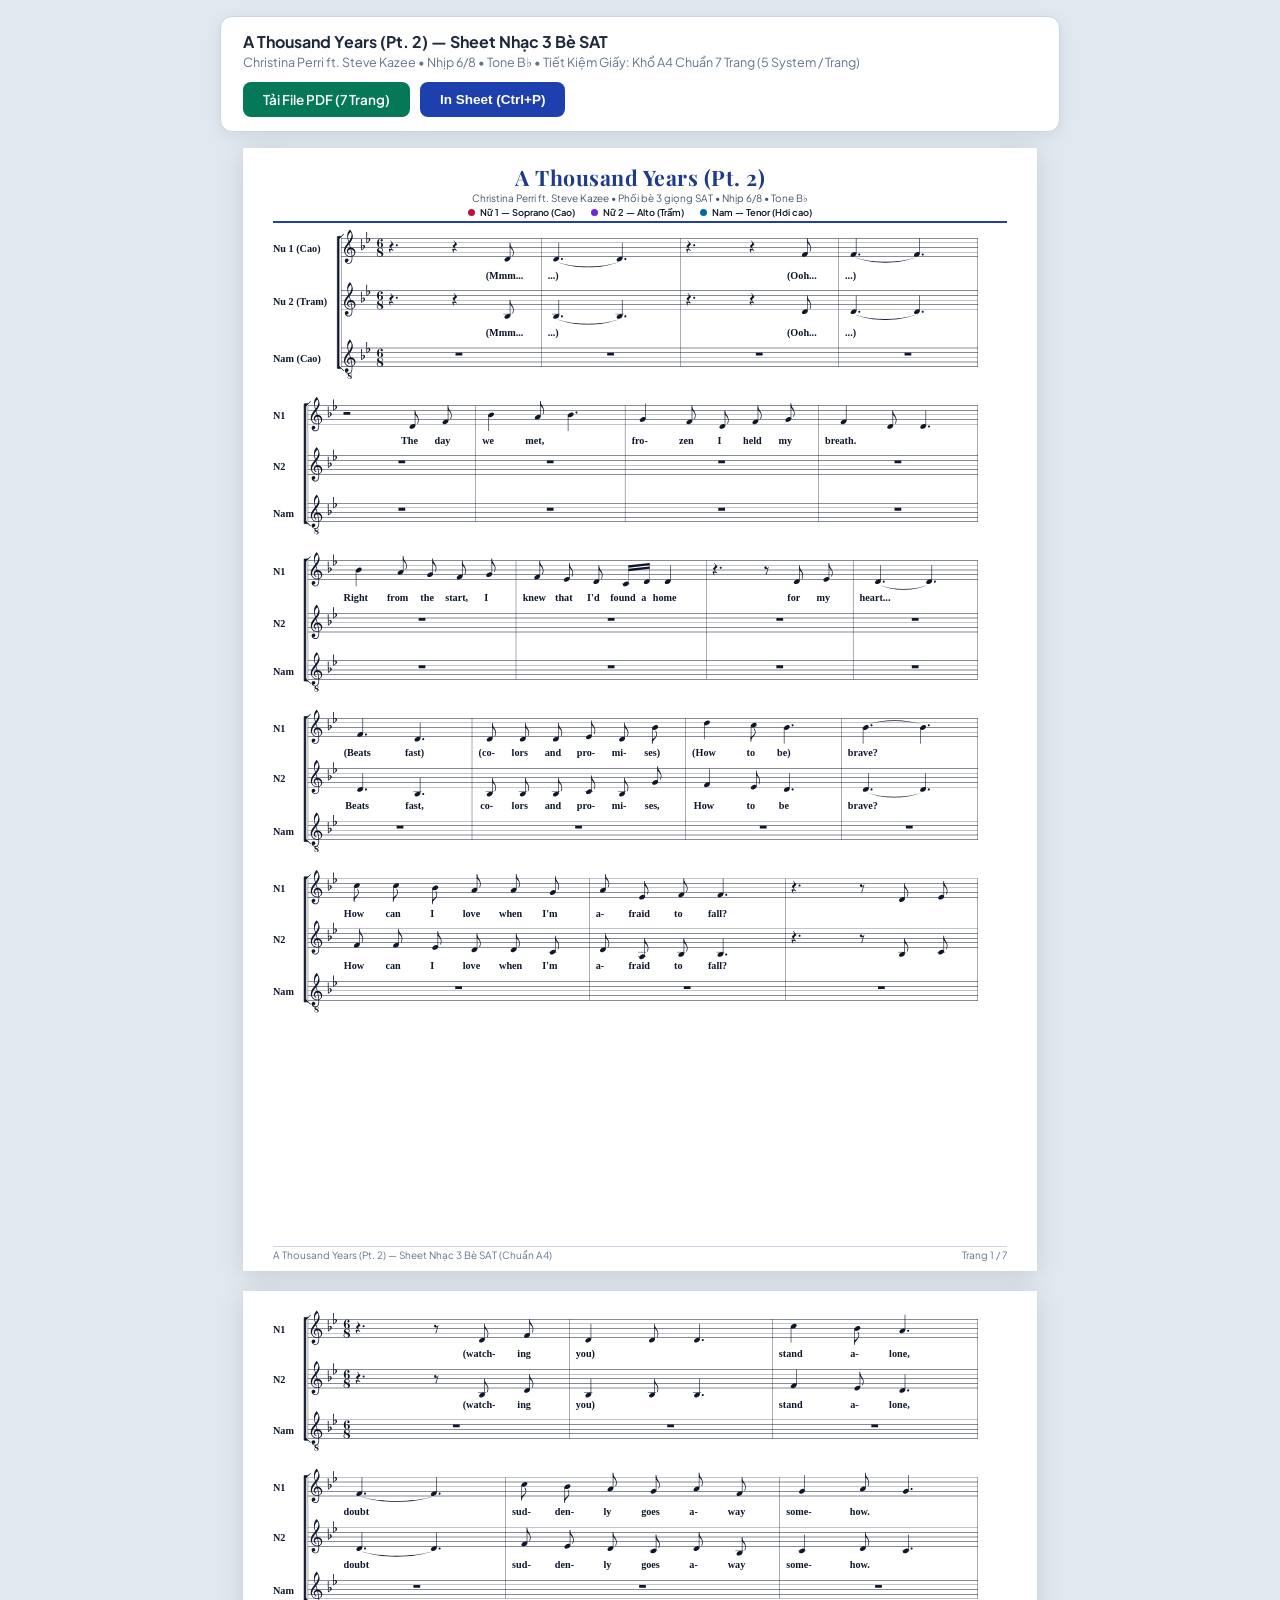
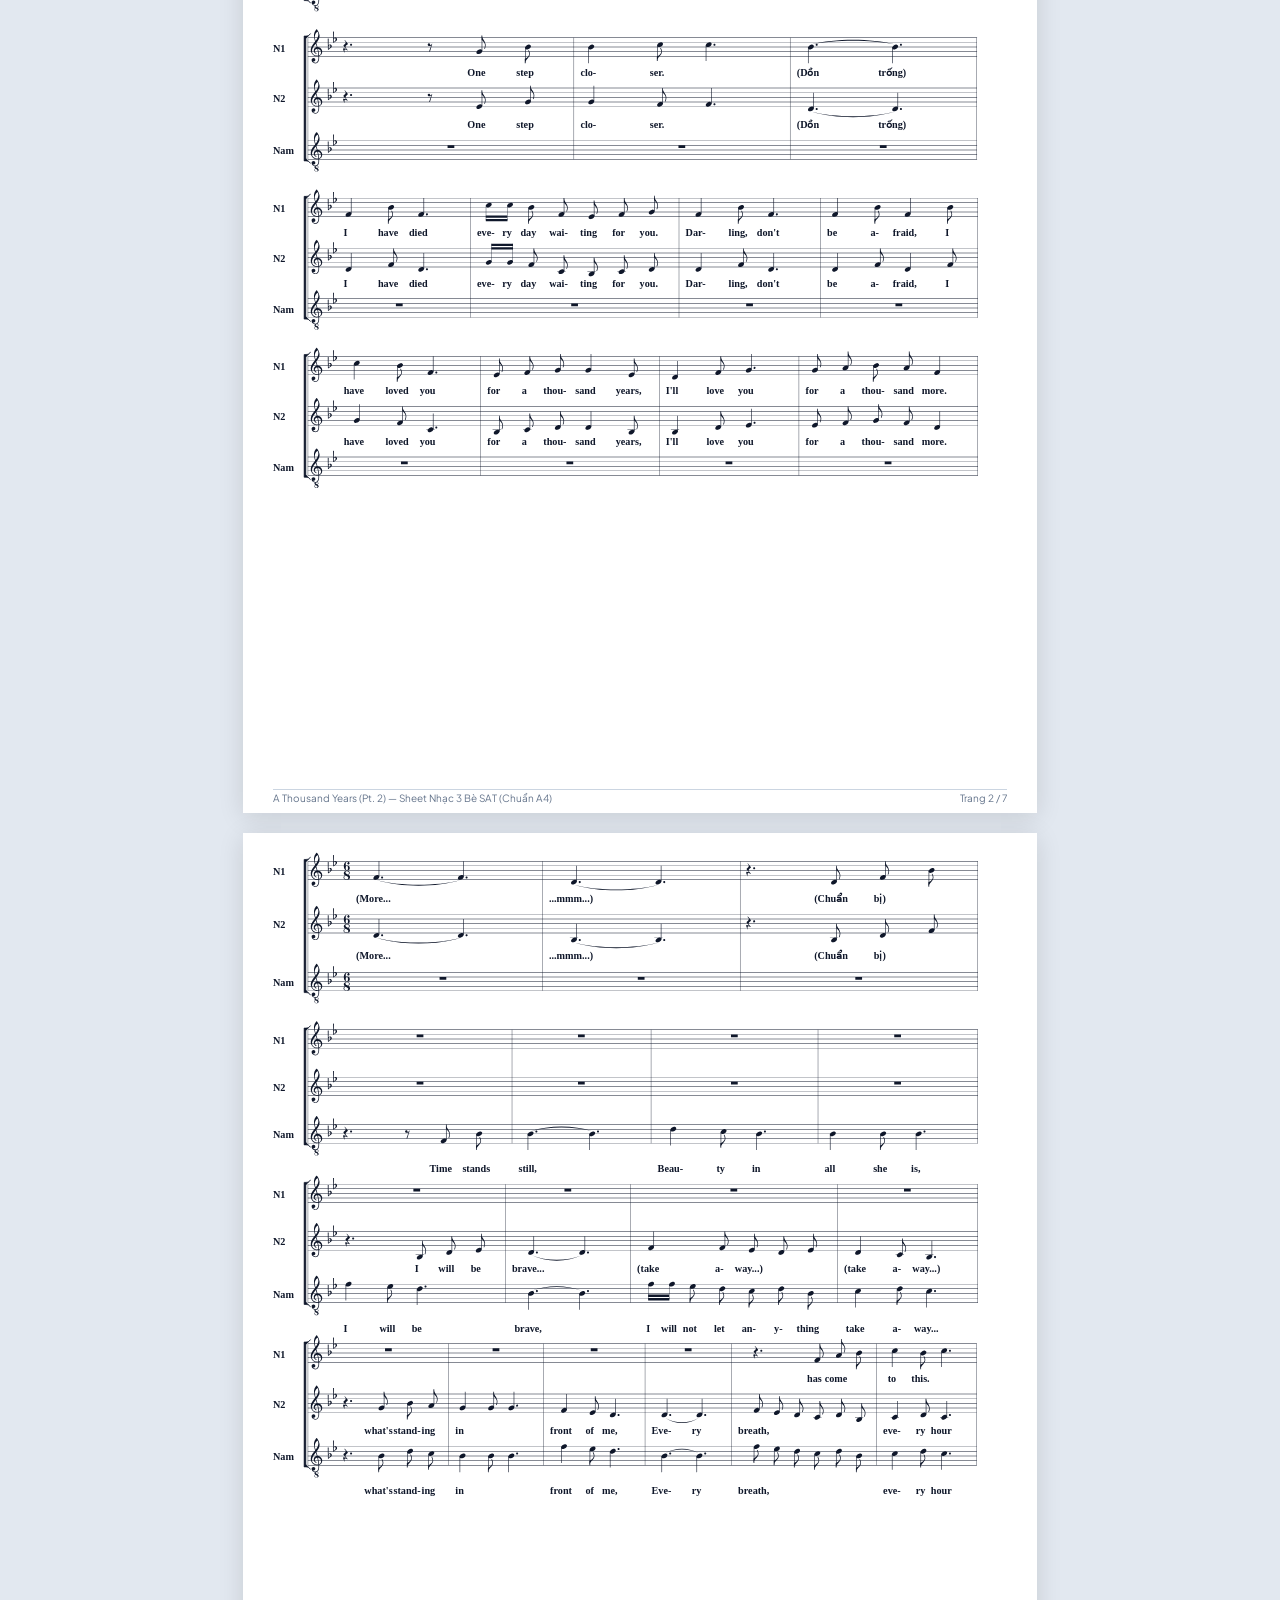
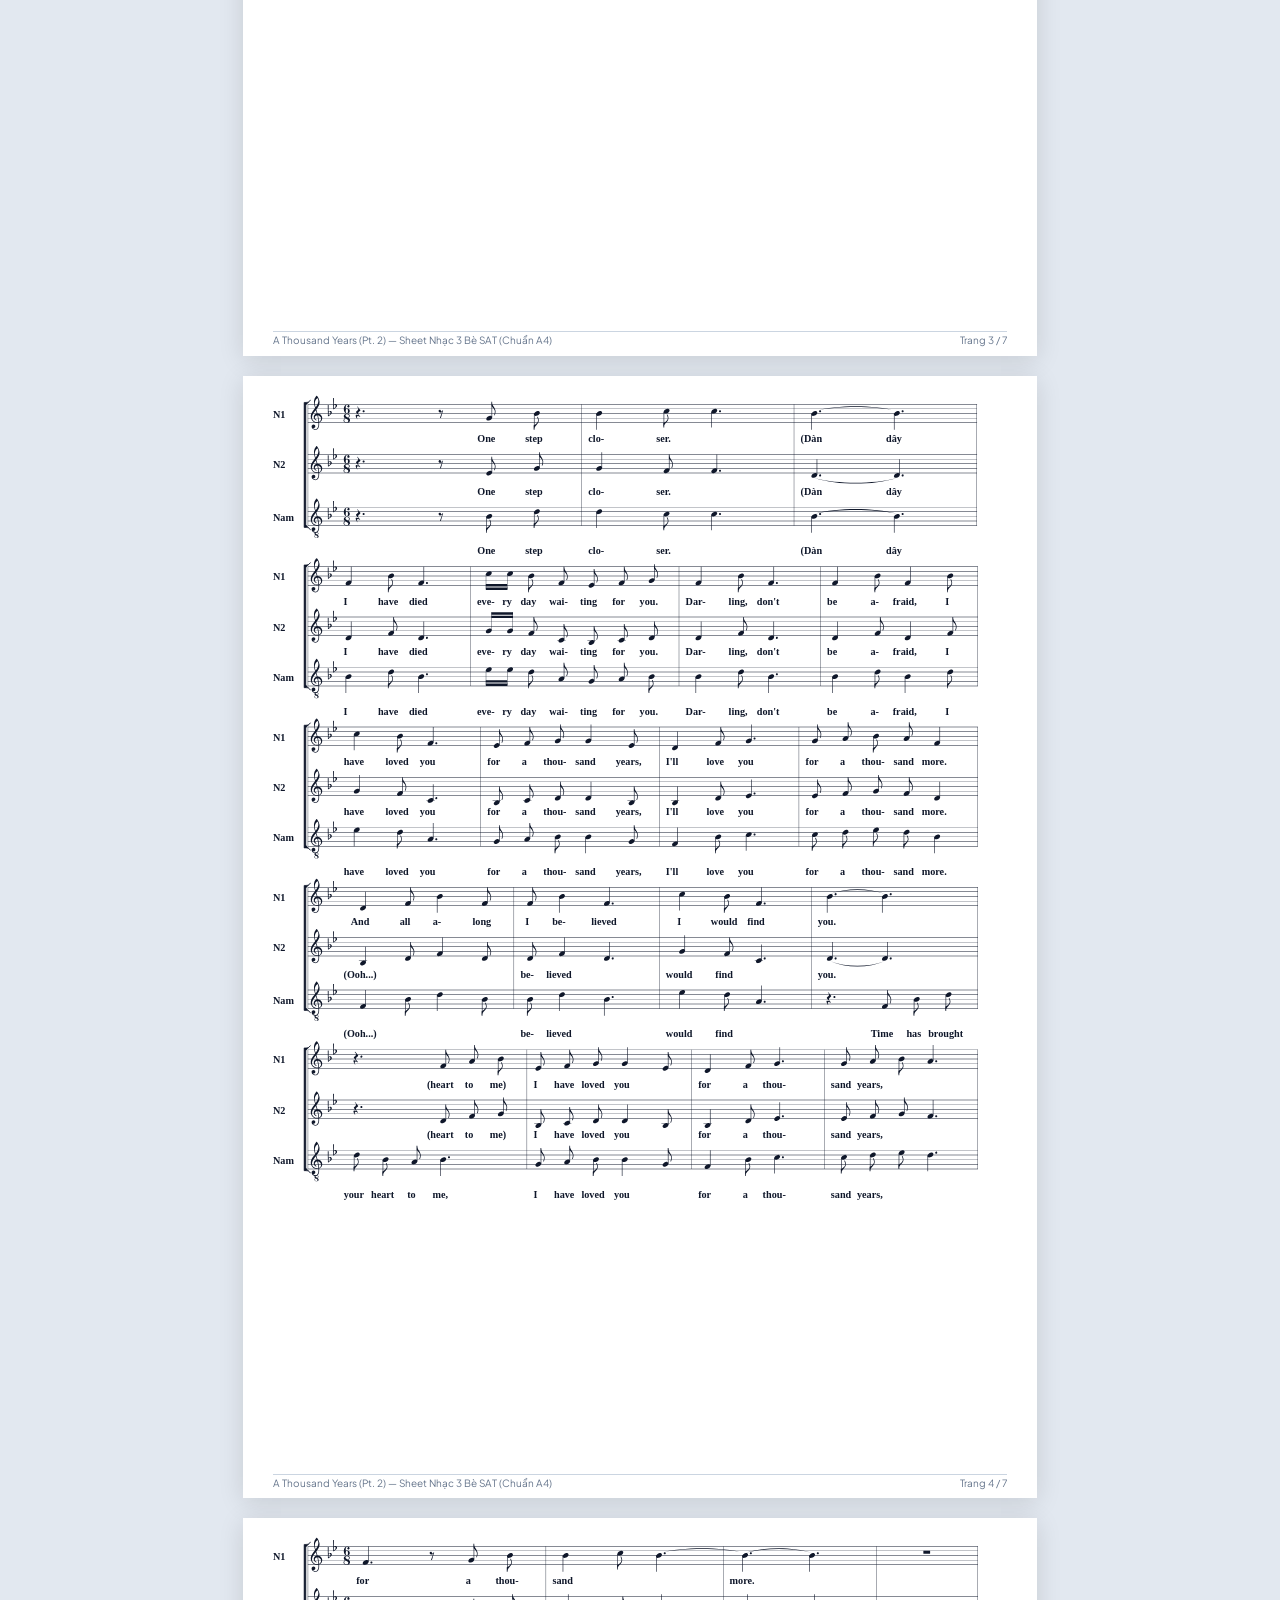
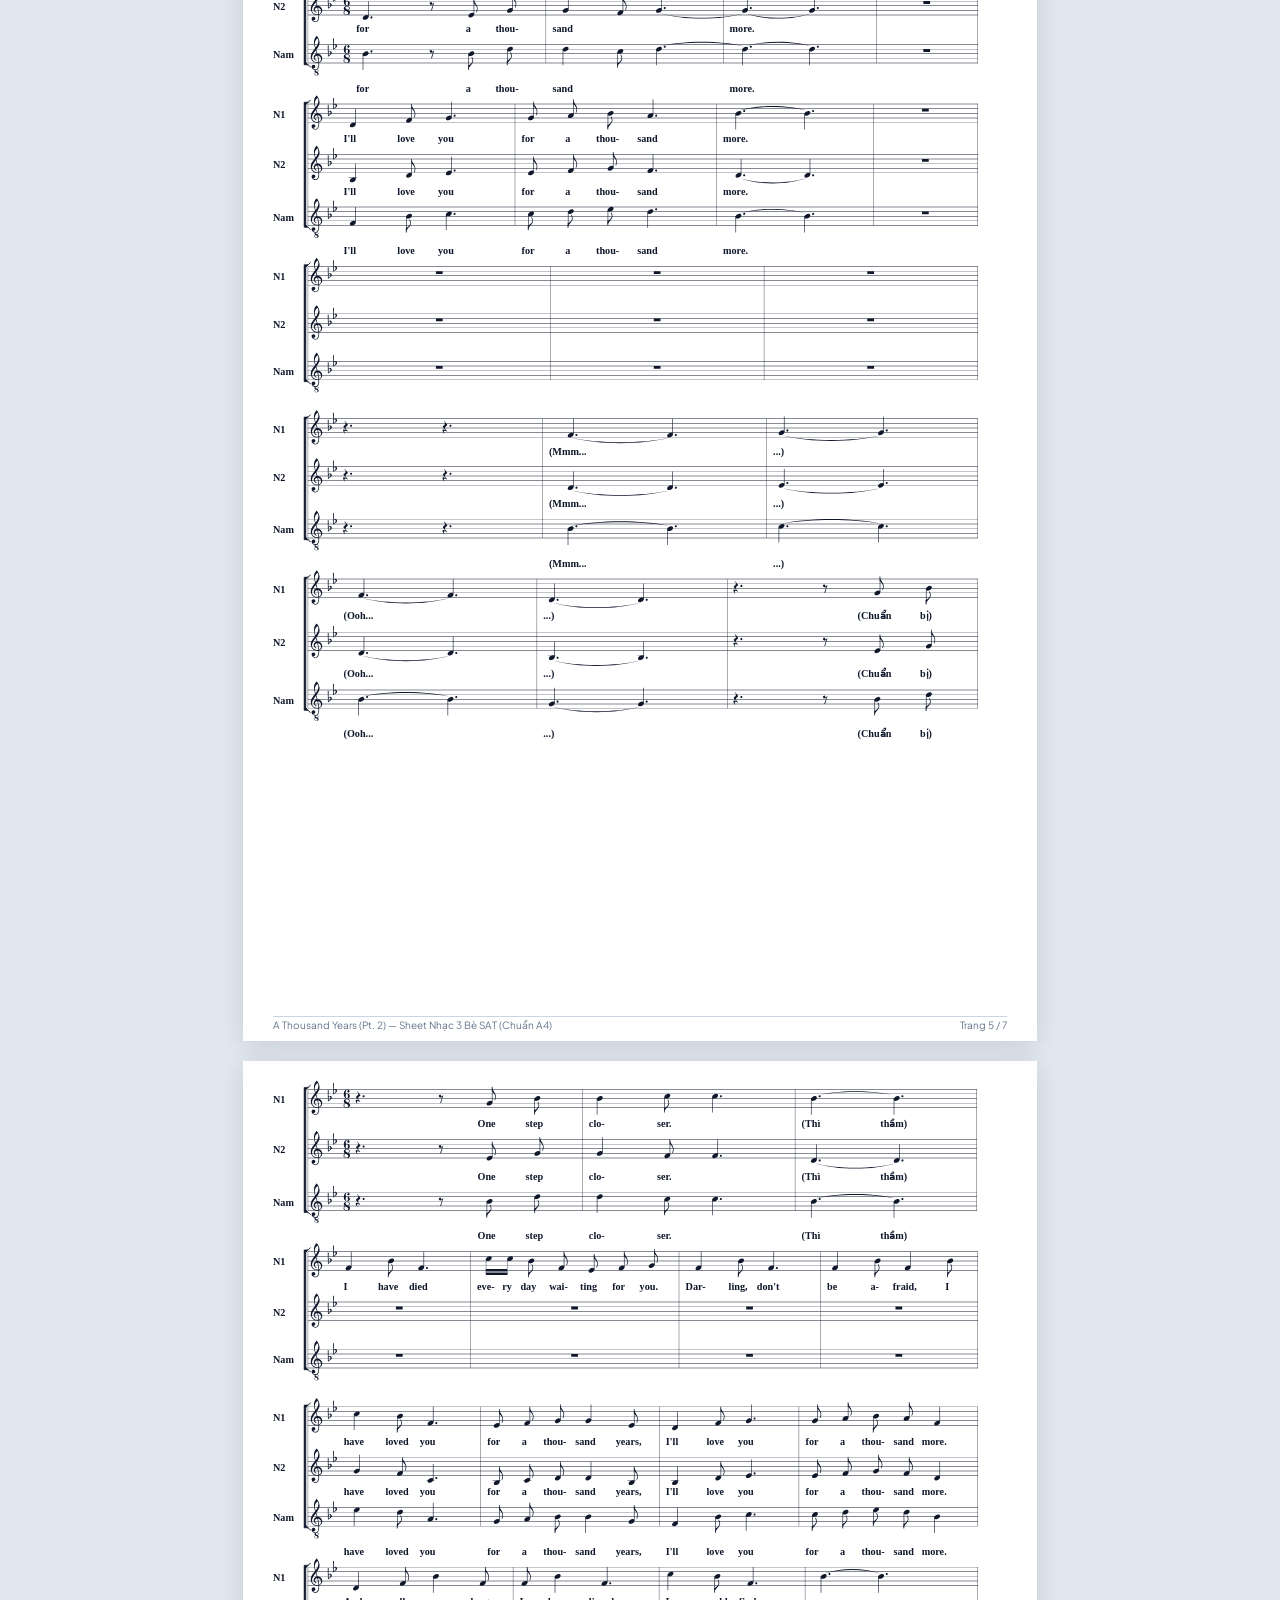
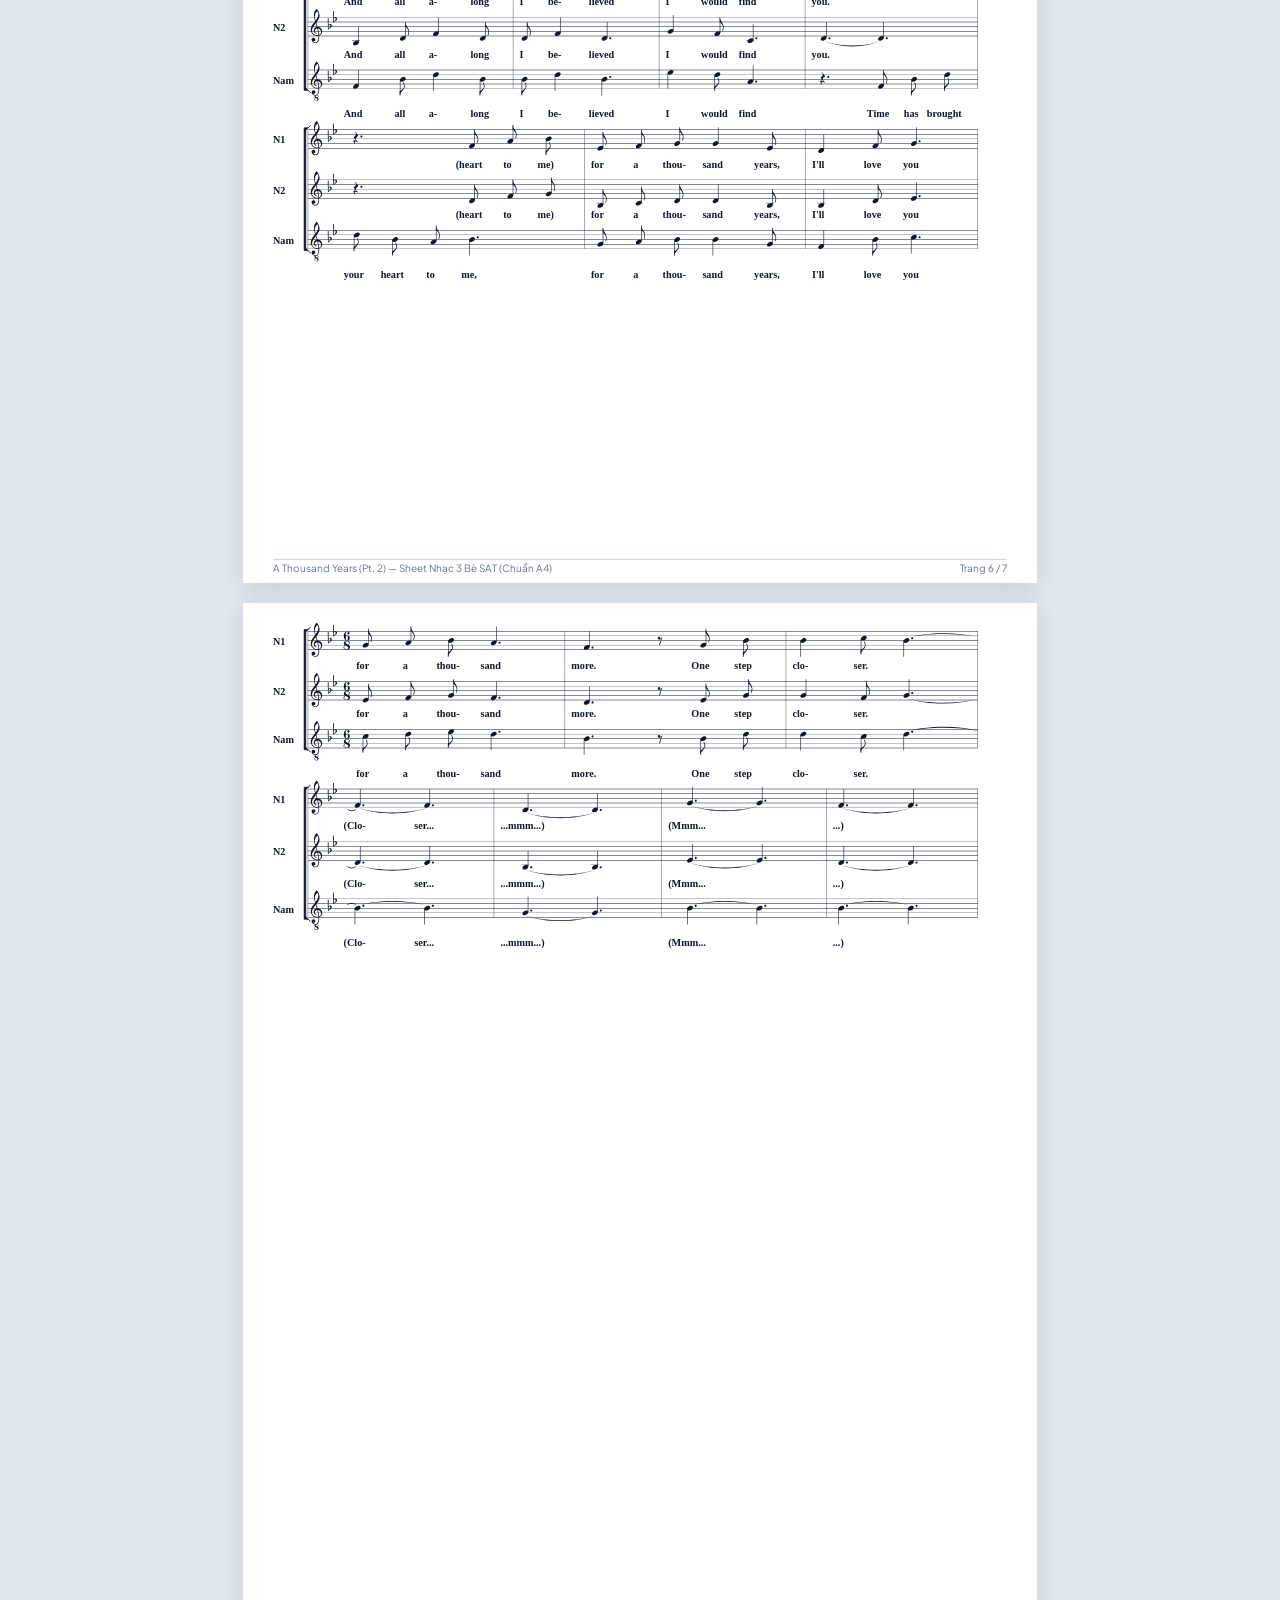
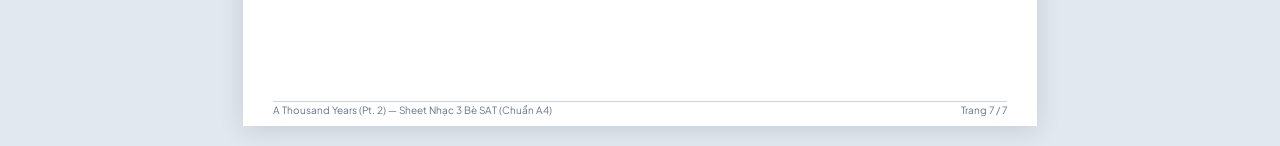
==== commit bff00645: "fix: eliminate intro jumping, clean chord labels, stretch staves full-width, bust cache" ====
--- a/download_sheet.html
+++ b/download_sheet.html
@@ -263,7 +263,7 @@
 </div>
 
 <script>
-const PAGES_ABC = ["X:1\nM:6/8\nL:1/8\nK:Bb\n%%score [ Soprano | Alto | Tenor ]\n%%stretchlast 1\nV:Soprano name=\"Nu 1 (Cao)\" snm=\"N1\" clef=treble\nV:Alto    name=\"Nu 2 (Tram)\" snm=\"N2\" clef=treble\nV:Tenor   name=\"Nam (Cao)\"  snm=\"Nam\" clef=treble-8\n[V:Soprano] \"Bb\" z3 z2 D | \"Gm7\" D3- D3 | \"Eb\" z3 z2 F | \"Bb\" F3- F3 |\nw: (Mmm... | ...) | (Ooh... | ...) |\n[V:Alto] \"Bb\" z3 z2 B, | \"Gm7\" B,3- B,3 | \"Eb\" z3 z2 D | \"Bb\" D3- D3 |\nw: (Mmm... | ...) | (Ooh... | ...) |\n[V:Tenor] \"Bb\" z6 | \"Gm7\" z6 | \"Eb\" z6 | \"Bb\" z6 |\nw:  |  |  |  |\n% === Verse 1A: Solo Nu 1 (Cao) - Christina Perri (Nam nghi) ===\n[V:Soprano] \"Bb\" z4 D F | \"Bb\" B2 A B3 | \"Gm7\" G2 F D F G | \"Gm7\" F2 D D3 |\nw: The day | we met, _ | fro- zen I held my | breath. _ _ |\n[V:Alto] \"Bb\" z6 | \"Bb\" z6 | \"Gm7\" z6 | \"Gm7\" z6 |\nw:  |  |  |  |\n[V:Tenor] \"Bb\" z6 | \"Bb\" z6 | \"Gm7\" z6 | \"Gm7\" z6 |\nw:  |  |  |  |\n[V:Soprano] \"Eb\" B2 A G F G | \"Eb\" F E D C/2D/2 D2 | \"Bb\" z3 z D E | \"F\" D3- D3 |\nw: Right from the start, I | knew that I'd found a home | for my | heart... _ |\n[V:Alto] \"Eb\" z6 | \"Eb\" z6 | \"Bb\" z6 | \"F\" z6 |\nw:  |  |  |  |\n[V:Tenor] \"Eb\" z6 | \"Eb\" z6 | \"Bb\" z6 | \"F\" z6 |\nw:  |  |  |  |\n% === Verse 1B: Nữ 2 (Trầm) Lead + Nữ 1 (Cao) Bè (Nam nghỉ) ===\n[V:Soprano] \"Gm7\" F3 D3 | \"Eb\" D D D E D B | \"Bb\" d2 c B3 | \"F\" B3- B3 |\nw: (Beats fast) | (co- lors and pro- mi- ses) | (How to be) | brave? _ |\n[V:Alto] \"Gm7\" D3 B,3 | \"Eb\" B, B, B, C B, G | \"Bb\" F2 E D3 | \"F\" D3- D3 |\nw: Beats fast, | co- lors and pro- mi- ses, | How to be | brave? _ |\n[V:Tenor] \"Gm7\" z6 | \"Eb\" z6 | \"Bb\" z6 | \"F\" z6 |\nw:  |  |  |  |\n[V:Soprano] \"Gm7\" c c B A A G | \"Eb\" A E F F3 | \"F\" z3 z D E |\nw: How can I love when I'm | a- fraid to fall? _ | (Chuẩn bị) |\n[V:Alto] \"Gm7\" F F E D D C | \"Eb\" D A, B, B,3 | \"F\" z3 z B, C |\nw: How can I love when I'm | a- fraid to fall? _ | (Chuẩn bị) |\n[V:Tenor] \"Gm7\" z6 | \"Eb\" z6 | \"F\" z6 |\nw:  |  |  |", "X:1\nM:6/8\nL:1/8\nK:Bb\n%%score [ Soprano | Alto | Tenor ]\n%%stretchlast 1\nV:Soprano name=\"N1\" snm=\"N1\" clef=treble\nV:Alto    name=\"N2\" snm=\"N2\" clef=treble\nV:Tenor   name=\"Nam\" snm=\"Nam\" clef=treble-8\n% === Pre-Chorus 1: Nữ 1 Lead + Nữ 2 Bè trầm (Nam nghỉ) ===\n[V:Soprano] \"Gm7\" z3 z D F | \"Gm7\" D2 D D3 | \"Eb\" c2 B A3 |\nw: (watch- ing you) | stand a- lone, | All of my |\n[V:Alto] \"Gm7\" z3 z B, D | \"Gm7\" B,2 B, B,3 | \"Eb\" F2 E D3 |\nw: (watch- ing you) | stand a- lone, | All of my |\n[V:Tenor] \"Gm7\" z6 | \"Gm7\" z6 | \"Eb\" z6 |\nw:  |  |  |\n[V:Soprano] \"Eb\" F3- F3 | \"Bb\" c B A G A F | \"F\" G2 A G3 |\nw: doubt _ | sud- den- ly goes a- way | some- how. _ |\n[V:Alto] \"Eb\" D3- D3 | \"Bb\" F E D C D B, | \"F\" C2 D C3 |\nw: doubt _ | sud- den- ly goes a- way | some- how. _ |\n[V:Tenor] \"Eb\" z6 | \"Bb\" z6 | \"F\" z6 |\nw:  |  |  |\n% === Refrain 1: Song ca Nữ 1 + Nữ 2 (Nam nghỉ) ===\n[V:Soprano] \"Eb\" z3 z G B | \"F\" B2 c c3 | \"Bb\" B3- B3 |\nw: One step | clo- ser. _ | (Dồn trống) |\n[V:Alto] \"Eb\" z3 z E G | \"F\" G2 F F3 | \"Bb\" D3- D3 |\nw: One step | clo- ser. _ | (Dồn trống) |\n[V:Tenor] \"Eb\" z6 | \"F\" z6 | \"Bb\" z6 |\nw:  |  |  |\n% === Chorus 1: Nữ 1 Lead chính + Nữ 2 Bè trầm (Nam chuẩn bị) ===\n[V:Soprano] \"Bb\" F2 B F3 | \"F\" c/2c/2 B F E F G | \"Gm7\" F2 B F3 | \"Gm7\" F2 B F2 B |\nw: I have died | eve- ry day wai- ting for you. | Dar- ling, don't | be a- fraid, I |\n[V:Alto] \"Bb\" D2 F D3 | \"F\" G/2G/2 F C B, C D | \"Gm7\" D2 F D3 | \"Gm7\" D2 F D2 F |\nw: I have died | eve- ry day wai- ting for you. | Dar- ling, don't | be a- fraid, I |\n[V:Tenor] \"Bb\" z6 | \"F\" z6 | \"Gm7\" z6 | \"Gm7\" z6 |\nw:  |  |  |  |\n[V:Soprano] \"Eb\" c2 B F3 | \"Eb\" E F G G2 E | \"Bb\" D2 F G3 | \"F\" G A B A F2 |\nw: have loved you | for a thou- sand years, | I'll love you | for a thou- sand more. |\n[V:Alto] \"Eb\" G2 F C3 | \"Eb\" B, C D D2 B, | \"Bb\" B,2 D E3 | \"F\" E F G F D2 |\nw: have loved you | for a thou- sand years, | I'll love you | for a thou- sand more. |\n[V:Tenor] \"Eb\" z6 | \"Eb\" z6 | \"Bb\" z6 | \"F\" z6 |\nw:  |  |  |  |", "X:1\nM:6/8\nL:1/8\nK:Bb\n%%score [ Soprano | Alto | Tenor ]\n%%stretchlast 1\nV:Soprano name=\"N1\" snm=\"N1\" clef=treble\nV:Alto    name=\"N2\" snm=\"N2\" clef=treble\nV:Tenor   name=\"Nam\" snm=\"Nam\" clef=treble-8\n[V:Soprano] \"Bb\" F3- F3 | \"Gm7\" D3- D3 | \"F\" z3 D F B |\nw: (More... | ...mmm...) | (Chuẩn bị) |\n[V:Alto] \"Bb\" D3- D3 | \"Gm7\" B,3- B,3 | \"F\" z3 B, D F |\nw: (More... | ...mmm...) | (Chuẩn bị) |\n[V:Tenor] \"Bb\" z6 | \"Gm7\" z6 | \"F\" z6 |\nw:  |  |  |\n% === Verse 2: Solo Nam (Steve Kazee) + Bè Nữ 2 ===\n[V:Soprano] \"Bb\" z6 | \"Bb\" z6 | \"Gm7\" z6 | \"Gm7\" z6 |\nw:  |  |  |  |\n[V:Alto] \"Bb\" z6 | \"Bb\" z6 | \"Gm7\" z6 | \"Gm7\" z6 |\nw:  |  |  |  |\n[V:Tenor] \"Bb\" z3 z F B | \"Bb\" B3- B3 | \"Gm7\" d2 c B3 | \"Gm7\" B2 B B3 |\nw: Time stands | still, _ | Beau- ty in | all she is, |\n[V:Soprano] \"Eb\" z6 | \"Eb\" z6 | \"Bb\" z6 | \"F\" z6 |\nw:  |  |  |  |\n[V:Alto] \"Eb\" z3 B, D E | \"Eb\" D3- D3 | \"Bb\" F2 F E D E | \"F\" D2 C B,3 |\nw: I will be | brave... _ | (take a- way...) | (take a- way...) |\n[V:Tenor] \"Eb\" f2 e d3 | \"Eb\" B3- B3 | \"Bb\" f/2f/2 e d c d B | \"F\" c2 d c3 |\nw: I will be | brave, _ | I will not let an- y- thing | take a- way... _ |\n% === Verse 2B: Nam Lead + Nữ 2 Bè Trầm (Nữ 1 đón) ===\n[V:Soprano] \"Gm7\" z6 | \"Gm7\" z6 | \"Eb\" z6 | \"Eb\" z6 | \"Bb\" z3 F A B | \"F\" c2 B c3 |\nw:  |  |  |  | has come | to this. _ |\n[V:Alto] \"Gm7\" z3 G B A | \"Gm7\" G2 G G3 | \"Eb\" F2 E D3 | \"Eb\" D3- D3 | \"Bb\" F E D C D B, | \"F\" C2 D C3 |\nw: what's stand- ing in | front of me, | Eve- ry | breath, _ | eve- ry hour has come | to this. _ |\n[V:Tenor] \"Gm7\" z3 B d c | \"Gm7\" B2 B B3 | \"Eb\" f2 e d3 | \"Eb\" B3- B3 | \"Bb\" f e d c d B | \"F\" c2 d c3 |\nw: what's stand- ing in | front of me, | Eve- ry | breath, _ | eve- ry hour has come | to this. _ |", "X:1\nM:6/8\nL:1/8\nK:Bb\n%%score [ Soprano | Alto | Tenor ]\n%%stretchlast 1\nV:Soprano name=\"N1\" snm=\"N1\" clef=treble\nV:Alto    name=\"N2\" snm=\"N2\" clef=treble\nV:Tenor   name=\"Nam\" snm=\"Nam\" clef=treble-8\n% === Refrain 2: Duet Nam + Nữ 1 (Nữ 2 Bè) ===\n[V:Soprano] \"Eb\" z3 z G B | \"F\" B2 c c3 | \"Bb\" B3- B3 |\nw: One step | clo- ser. _ | (Dàn dây dồn) |\n[V:Alto] \"Eb\" z3 z E G | \"F\" G2 F F3 | \"Bb\" D3- D3 |\nw: One step | clo- ser. _ | (Dàn dây dồn) |\n[V:Tenor] \"Eb\" z3 z B d | \"F\" d2 c c3 | \"Bb\" B3- B3 |\nw: One step | clo- ser. _ | (Dàn dây dồn) |\n% === Chorus 2: Tam ca 3 Bè (SAT Đại trào) ===\n[V:Soprano] \"Bb\" F2 B F3 | \"F\" c/2c/2 B F E F G | \"Gm7\" F2 B F3 | \"Gm7\" F2 B F2 B |\nw: I have died | eve- ry day wai- ting for you. | Dar- ling, don't | be a- fraid, I |\n[V:Alto] \"Bb\" D2 F D3 | \"F\" G/2G/2 F C B, C D | \"Gm7\" D2 F D3 | \"Gm7\" D2 F D2 F |\nw: I have died | eve- ry day wai- ting for you. | Dar- ling, don't | be a- fraid, I |\n[V:Tenor] \"Bb\" B2 d B3 | \"F\" e/2e/2 d A G A B | \"Gm7\" B2 d B3 | \"Gm7\" B2 d B2 d |\nw: I have died | eve- ry day wai- ting for you. | Dar- ling, don't | be a- fraid, I |\n[V:Soprano] \"Eb\" c2 B F3 | \"Eb\" E F G G2 E | \"Bb\" D2 F G3 | \"F\" G A B A F2 |\nw: have loved you | for a thou- sand years, | I'll love you | for a thou- sand more. |\n[V:Alto] \"Eb\" G2 F C3 | \"Eb\" B, C D D2 B, | \"Bb\" B,2 D E3 | \"F\" E F G F D2 |\nw: have loved you | for a thou- sand years, | I'll love you | for a thou- sand more. |\n[V:Tenor] \"Eb\" e2 d A3 | \"Eb\" G A B B2 G | \"Bb\" F2 B c3 | \"F\" c d e d B2 |\nw: have loved you | for a thou- sand years, | I'll love you | for a thou- sand more. |\n% === Bridge: Nữ 1 -> Nam -> Tam ca SAT Đỉnh điểm ===\n[V:Soprano] \"Bb\" D2 F B2 F | \"Bb\" F B2 F3 | \"F\" c2 B F3 | \"F\" B3- B3 |\nw: And all a- long | I be- lieved | I would find | you. _ |\n[V:Alto] \"Bb\" B,2 D F2 D | \"Bb\" D F2 D3 | \"F\" G2 F C3 | \"F\" D3- D3 |\nw: (Ooh...) | be- lieved | would find | you. _ |\n[V:Tenor] \"Bb\" F2 B d2 B | \"Bb\" B d2 B3 | \"F\" e2 d A3 | \"F\" z3 F B d |\nw: (Ooh...) | be- lieved | would find | Time has brought |\n[V:Soprano] \"Gm7\" z3 F A B | \"Eb\" E F G G2 E | \"Bb\" D2 F G3 | \"F\" G A B A3 |\nw: (heart to me) | I have loved you | for a thou- sand years, | I'll love you |\n[V:Alto] \"Gm7\" z3 D F G | \"Eb\" B, C D D2 B, | \"Bb\" B,2 D E3 | \"F\" E F G F3 |\nw: (heart to me) | I have loved you | for a thou- sand years, | I'll love you |\n[V:Tenor] \"Gm7\" d B A B3 | \"Eb\" G A B B2 G | \"Bb\" F2 B c3 | \"F\" c d e d3 |\nw: your heart to me, | I have loved you | for a thou- sand years, | I'll love you |", "X:1\nM:6/8\nL:1/8\nK:Bb\n%%score [ Soprano | Alto | Tenor ]\n%%stretchlast 1\nV:Soprano name=\"N1\" snm=\"N1\" clef=treble\nV:Alto    name=\"N2\" snm=\"N2\" clef=treble\nV:Tenor   name=\"Nam\" snm=\"Nam\" clef=treble-8\n[V:Soprano] \"Eb\" F3 z G B | \"Bb\" B2 c B3- | \"Bb\" B3- B3 | \"Eb\" z6 |\nw: for a thou- sand | more. _ | (Cao trào) |  |\n[V:Alto] \"Eb\" D3 z E G | \"Bb\" G2 F G3- | \"Bb\" G3- G3 | \"Eb\" z6 |\nw: for a thou- sand | more. _ | (Cao trào) |  |\n[V:Tenor] \"Eb\" B3 z B d | \"Bb\" d2 c d3- | \"Bb\" d3- d3 | \"Eb\" z6 |\nw: for a thou- sand | more. _ | (Cao trào) |  |\n[V:Soprano] \"Bb\" D2 F G3 | \"F\" G A B A3 | \"Bb\" B3- B3 | \"F\" z6 |\nw: I'll love you | for a thou- sand | more. _ |  |\n[V:Alto] \"Bb\" B,2 D E3 | \"F\" E F G F3 | \"Bb\" D3- D3 | \"F\" z6 |\nw: I'll love you | for a thou- sand | more. _ |  |\n[V:Tenor] \"Bb\" F2 B c3 | \"F\" c d e d3 | \"Bb\" B3- B3 | \"F\" z6 |\nw: I'll love you | for a thou- sand | more. _ |  |\n% === Interlude (Cello Solo): Cello Solo & Tam ca Hòa âm ngân dịu ===\n[V:Soprano] \"Bb\" \"_ (Cello Solo)\" z6 | \"Gm7\" z6 | \"Eb\" z6 |\nw:  |  |  |\n[V:Alto] \"Bb\" \"_ (Cello Solo)\" z6 | \"Gm7\" z6 | \"Eb\" z6 |\nw:  |  |  |\n[V:Tenor] \"Bb\" \"_ (Trio)\" z6 | \"Gm7\" z6 | \"Eb\" z6 |\nw:  |  |  |\n[V:Soprano] \"Bb\" z3 \"F\" z3 | \"Bb\" F3- F3 | \"Gm7\" G3- G3 |\nw:  | (Mmm... | ...) |\n[V:Alto] \"Bb\" z3 \"F\" z3 | \"Bb\" D3- D3 | \"Gm7\" E3- E3 |\nw:  | (Mmm... | ...) |\n[V:Tenor] \"Bb\" z3 \"F\" z3 | \"Bb\" B3- B3 | \"Gm7\" c3- c3 |\nw:  | (Mmm... | ...) |\n[V:Soprano] \"Eb\" F3- F3 | \"Bb\" D3- D3 | \"F\" z3 z G B |\nw: (Ooh... | ...) | (Chuẩn bị) |\n[V:Alto] \"Eb\" D3- D3 | \"Bb\" B,3- B,3 | \"F\" z3 z E G |\nw: (Ooh... | ...) | (Chuẩn bị) |\n[V:Tenor] \"Eb\" B3- B3 | \"Bb\" G3- G3 | \"F\" z3 z B d |\nw: (Ooh... | ...) | (Chuẩn bị) |", "X:1\nM:6/8\nL:1/8\nK:Bb\n%%score [ Soprano | Alto | Tenor ]\n%%stretchlast 1\nV:Soprano name=\"N1\" snm=\"N1\" clef=treble\nV:Alto    name=\"N2\" snm=\"N2\" clef=treble\nV:Tenor   name=\"Nam\" snm=\"Nam\" clef=treble-8\n% === Refrain 3: Tam ca 3 Bè (Thì thầm mộc) ===\n[V:Soprano] \"Eb\" z3 z G B | \"F\" B2 c c3 | \"Bb\" B3- B3 |\nw: One step | clo- ser. _ | (Thì thầm) |\n[V:Alto] \"Eb\" z3 z E G | \"F\" G2 F F3 | \"Bb\" D3- D3 |\nw: One step | clo- ser. _ | (Thì thầm) |\n[V:Tenor] \"Eb\" z3 z B d | \"F\" d2 c c3 | \"Bb\" B3- B3 |\nw: One step | clo- ser. _ | (Thì thầm) |\n% === Chorus 3 (Intimate & Climax): Nữ 1 Solo Mộc -> Bùng nổ Tam ca SAT ===\n[V:Soprano] \"Bb\" F2 B F3 | \"F\" c/2c/2 B F E F G | \"Gm7\" F2 B F3 | \"Gm7\" F2 B F2 B |\nw: I have died | eve- ry day wai- ting for you. | Dar- ling, don't | be a- fraid, I |\n[V:Alto] \"Bb\" z6 | \"F\" z6 | \"Gm7\" z6 | \"Gm7\" z6 |\nw:  |  |  |  |\n[V:Tenor] \"Bb\" z6 | \"F\" z6 | \"Gm7\" z6 | \"Gm7\" z6 |\nw:  |  |  |  |\n[V:Soprano] \"Eb\" c2 B F3 | \"Eb\" E F G G2 E | \"Bb\" D2 F G3 | \"F\" G A B A F2 |\nw: have loved you | for a thou- sand years, | I'll love you | for a thou- sand more. |\n[V:Alto] \"Eb\" G2 F C3 | \"Eb\" B, C D D2 B, | \"Bb\" B,2 D E3 | \"F\" E F G F D2 |\nw: have loved you | for a thou- sand years, | I'll love you | for a thou- sand more. |\n[V:Tenor] \"Eb\" e2 d A3 | \"Eb\" G A B B2 G | \"Bb\" F2 B c3 | \"F\" c d e d B2 |\nw: have loved you | for a thou- sand years, | I'll love you | for a thou- sand more. |\n% === Outro & Climax: Tam ca 3 Bè SAT Polyphony & Kết ===\n[V:Soprano] \"Bb\" D2 F B2 F | \"Bb\" F B2 F3 | \"F\" c2 B F3 | \"F\" B3- B3 |\nw: And all a- long | I be- lieved | I would find | you. _ |\n[V:Alto] \"Bb\" B,2 D F2 D | \"Bb\" D F2 D3 | \"F\" G2 F C3 | \"F\" D3- D3 |\nw: And all a- long | I be- lieved | I would find | you. _ |\n[V:Tenor] \"Bb\" F2 B d2 B | \"Bb\" B d2 B3 | \"F\" e2 d A3 | \"F\" z3 F B d |\nw: And all a- long | I be- lieved | I would find | Time has brought |\n[V:Soprano] \"Gm7\" z3 F A B | \"Eb\" E F G G2 E | \"Bb\" D2 F G3 |\nw: (heart to me) | for a thou- sand years, | I'll love you |\n[V:Alto] \"Gm7\" z3 D F G | \"Eb\" B, C D D2 B, | \"Bb\" B,2 D E3 |\nw: (heart to me) | for a thou- sand years, | I'll love you |\n[V:Tenor] \"Gm7\" d B A B3 | \"Eb\" G A B B2 G | \"Bb\" F2 B c3 |\nw: your heart to me, | for a thou- sand years, | I'll love you |", "X:1\nM:6/8\nL:1/8\nK:Bb\n%%score [ Soprano | Alto | Tenor ]\n%%stretchlast 1\nV:Soprano name=\"N1\" snm=\"N1\" clef=treble\nV:Alto    name=\"N2\" snm=\"N2\" clef=treble\nV:Tenor   name=\"Nam\" snm=\"Nam\" clef=treble-8\n[V:Soprano] \"F\" G A B A3 | \"Eb\" F3 z G B | \"Bb\" B2 c B3- |\nw: for a thou- sand | more. One step | clo- ser. _ |\n[V:Alto] \"F\" E F G F3 | \"Eb\" D3 z E G | \"Bb\" G2 F G3- |\nw: for a thou- sand | more. One step | clo- ser. _ |\n[V:Tenor] \"F\" c d e d3 | \"Eb\" B3 z B d | \"Bb\" d2 c d3- |\nw: for a thou- sand | more. One step | clo- ser. _ |\n% === Coda & Kết: Trio Ngân dịu & Fade out ===\n[V:Soprano] \"Bb\" F3- F3 | \"Gm7\" D3- D3 | \"Eb\" G3- G3 | \"Bb\" F3- F3 |\nw: (Clo- ser... | ...mmm...) | (Mmm... | ...) |\n[V:Alto] \"Bb\" D3- D3 | \"Gm7\" B,3- B,3 | \"Eb\" E3- E3 | \"Bb\" D3- D3 |\nw: (Clo- ser... | ...mmm...) | (Mmm... | ...) |\n[V:Tenor] \"Bb\" B3- B3 | \"Gm7\" G3- G3 | \"Eb\" B3- B3 | \"Bb\" B3- B3 |\nw: (Clo- ser... | ...mmm...) | (Mmm... | ...) |"];
+const PAGES_ABC = ["X:1\nM:6/8\nL:1/8\nK:Bb\n%%score [ Soprano | Alto | Tenor ]\n%%stretchlast 1\nV:Soprano name=\"Nu 1 (Cao)\" snm=\"N1\" clef=treble\nV:Alto    name=\"Nu 2 (Tram)\" snm=\"N2\" clef=treble\nV:Tenor   name=\"Nam (Cao)\"  snm=\"Nam\" clef=treble-8\n[V:Soprano] z3 z2 D | D3- D3 | z3 z2 F | F3- F3 |\nw: (Mmm... | ...) | (Ooh... | ...) |\n[V:Alto] z3 z2 B, | B,3- B,3 | z3 z2 D | D3- D3 |\nw: (Mmm... | ...) | (Ooh... | ...) |\n[V:Tenor] z6 | z6 | z6 | z6 |\nw:  |  |  |  |\n% === Verse 1A: Solo Nu 1 (Cao) - Christina Perri (Nam nghi) ===\n[V:Soprano] z4 D F | B2 A B3 | G2 F D F G | F2 D D3 |\nw: The day | we met, _ | fro- zen I held my | breath. _ _ |\n[V:Alto] z6 | z6 | z6 | z6 |\nw:  |  |  |  |\n[V:Tenor] z6 | z6 | z6 | z6 |\nw:  |  |  |  |\n[V:Soprano] B2 A G F G | F E D C/2D/2 D2 | z3 z D E | D3- D3 |\nw: Right from the start, I | knew that I'd found a home | for my | heart... _ |\n[V:Alto] z6 | z6 | z6 | z6 |\nw:  |  |  |  |\n[V:Tenor] z6 | z6 | z6 | z6 |\nw:  |  |  |  |\n% === Verse 1B: Nữ 2 (Trầm) Lead + Nữ 1 (Cao) Bè (Nam nghỉ) ===\n[V:Soprano] F3 D3 | D D D E D B | d2 c B3 | B3- B3 |\nw: (Beats fast) | (co- lors and pro- mi- ses) | (How to be) | brave? _ |\n[V:Alto] D3 B,3 | B, B, B, C B, G | F2 E D3 | D3- D3 |\nw: Beats fast, | co- lors and pro- mi- ses, | How to be | brave? _ |\n[V:Tenor] z6 | z6 | z6 | z6 |\nw:  |  |  |  |\n[V:Soprano] c c B A A G | A E F F3 | z3 z D E |\nw: How can I love when I'm | a- fraid to fall? _ | (Chuẩn bị) |\n[V:Alto] F F E D D C | D A, B, B,3 | z3 z B, C |\nw: How can I love when I'm | a- fraid to fall? _ | (Chuẩn bị) |\n[V:Tenor] z6 | z6 | z6 |\nw:  |  |  |", "X:1\nM:6/8\nL:1/8\nK:Bb\n%%score [ Soprano | Alto | Tenor ]\n%%stretchlast 1\nV:Soprano name=\"N1\" snm=\"N1\" clef=treble\nV:Alto    name=\"N2\" snm=\"N2\" clef=treble\nV:Tenor   name=\"Nam\" snm=\"Nam\" clef=treble-8\n% === Pre-Chorus 1: Nữ 1 Lead + Nữ 2 Bè trầm (Nam nghỉ) ===\n[V:Soprano] z3 z D F | D2 D D3 | c2 B A3 |\nw: (watch- ing you) | stand a- lone, | All of my |\n[V:Alto] z3 z B, D | B,2 B, B,3 | F2 E D3 |\nw: (watch- ing you) | stand a- lone, | All of my |\n[V:Tenor] z6 | z6 | z6 |\nw:  |  |  |\n[V:Soprano] F3- F3 | c B A G A F | G2 A G3 |\nw: doubt _ | sud- den- ly goes a- way | some- how. _ |\n[V:Alto] D3- D3 | F E D C D B, | C2 D C3 |\nw: doubt _ | sud- den- ly goes a- way | some- how. _ |\n[V:Tenor] z6 | z6 | z6 |\nw:  |  |  |\n% === Refrain 1: Song ca Nữ 1 + Nữ 2 (Nam nghỉ) ===\n[V:Soprano] z3 z G B | B2 c c3 | B3- B3 |\nw: One step | clo- ser. _ | (Dồn trống) |\n[V:Alto] z3 z E G | G2 F F3 | D3- D3 |\nw: One step | clo- ser. _ | (Dồn trống) |\n[V:Tenor] z6 | z6 | z6 |\nw:  |  |  |\n% === Chorus 1: Nữ 1 Lead chính + Nữ 2 Bè trầm (Nam chuẩn bị) ===\n[V:Soprano] F2 B F3 | c/2c/2 B F E F G | F2 B F3 | F2 B F2 B |\nw: I have died | eve- ry day wai- ting for you. | Dar- ling, don't | be a- fraid, I |\n[V:Alto] D2 F D3 | G/2G/2 F C B, C D | D2 F D3 | D2 F D2 F |\nw: I have died | eve- ry day wai- ting for you. | Dar- ling, don't | be a- fraid, I |\n[V:Tenor] z6 | z6 | z6 | z6 |\nw:  |  |  |  |\n[V:Soprano] c2 B F3 | E F G G2 E | D2 F G3 | G A B A F2 |\nw: have loved you | for a thou- sand years, | I'll love you | for a thou- sand more. |\n[V:Alto] G2 F C3 | B, C D D2 B, | B,2 D E3 | E F G F D2 |\nw: have loved you | for a thou- sand years, | I'll love you | for a thou- sand more. |\n[V:Tenor] z6 | z6 | z6 | z6 |\nw:  |  |  |  |", "X:1\nM:6/8\nL:1/8\nK:Bb\n%%score [ Soprano | Alto | Tenor ]\n%%stretchlast 1\nV:Soprano name=\"N1\" snm=\"N1\" clef=treble\nV:Alto    name=\"N2\" snm=\"N2\" clef=treble\nV:Tenor   name=\"Nam\" snm=\"Nam\" clef=treble-8\n[V:Soprano] F3- F3 | D3- D3 | z3 D F B |\nw: (More... | ...mmm...) | (Chuẩn bị) |\n[V:Alto] D3- D3 | B,3- B,3 | z3 B, D F |\nw: (More... | ...mmm...) | (Chuẩn bị) |\n[V:Tenor] z6 | z6 | z6 |\nw:  |  |  |\n% === Verse 2: Solo Nam (Steve Kazee) + Bè Nữ 2 ===\n[V:Soprano] z6 | z6 | z6 | z6 |\nw:  |  |  |  |\n[V:Alto] z6 | z6 | z6 | z6 |\nw:  |  |  |  |\n[V:Tenor] z3 z F B | B3- B3 | d2 c B3 | B2 B B3 |\nw: Time stands | still, _ | Beau- ty in | all she is, |\n[V:Soprano] z6 | z6 | z6 | z6 |\nw:  |  |  |  |\n[V:Alto] z3 B, D E | D3- D3 | F2 F E D E | D2 C B,3 |\nw: I will be | brave... _ | (take a- way...) | (take a- way...) |\n[V:Tenor] f2 e d3 | B3- B3 | f/2f/2 e d c d B | c2 d c3 |\nw: I will be | brave, _ | I will not let an- y- thing | take a- way... _ |\n% === Verse 2B: Nam Lead + Nữ 2 Bè Trầm (Nữ 1 đón) ===\n[V:Soprano] z6 | z6 | z6 | z6 | z3 F A B | c2 B c3 |\nw:  |  |  |  | has come | to this. _ |\n[V:Alto] z3 G B A | G2 G G3 | F2 E D3 | D3- D3 | F E D C D B, | C2 D C3 |\nw: what's stand- ing in | front of me, | Eve- ry | breath, _ | eve- ry hour has come | to this. _ |\n[V:Tenor] z3 B d c | B2 B B3 | f2 e d3 | B3- B3 | f e d c d B | c2 d c3 |\nw: what's stand- ing in | front of me, | Eve- ry | breath, _ | eve- ry hour has come | to this. _ |", "X:1\nM:6/8\nL:1/8\nK:Bb\n%%score [ Soprano | Alto | Tenor ]\n%%stretchlast 1\nV:Soprano name=\"N1\" snm=\"N1\" clef=treble\nV:Alto    name=\"N2\" snm=\"N2\" clef=treble\nV:Tenor   name=\"Nam\" snm=\"Nam\" clef=treble-8\n% === Refrain 2: Duet Nam + Nữ 1 (Nữ 2 Bè) ===\n[V:Soprano] z3 z G B | B2 c c3 | B3- B3 |\nw: One step | clo- ser. _ | (Dàn dây dồn) |\n[V:Alto] z3 z E G | G2 F F3 | D3- D3 |\nw: One step | clo- ser. _ | (Dàn dây dồn) |\n[V:Tenor] z3 z B d | d2 c c3 | B3- B3 |\nw: One step | clo- ser. _ | (Dàn dây dồn) |\n% === Chorus 2: Tam ca 3 Bè (SAT Đại trào) ===\n[V:Soprano] F2 B F3 | c/2c/2 B F E F G | F2 B F3 | F2 B F2 B |\nw: I have died | eve- ry day wai- ting for you. | Dar- ling, don't | be a- fraid, I |\n[V:Alto] D2 F D3 | G/2G/2 F C B, C D | D2 F D3 | D2 F D2 F |\nw: I have died | eve- ry day wai- ting for you. | Dar- ling, don't | be a- fraid, I |\n[V:Tenor] B2 d B3 | e/2e/2 d A G A B | B2 d B3 | B2 d B2 d |\nw: I have died | eve- ry day wai- ting for you. | Dar- ling, don't | be a- fraid, I |\n[V:Soprano] c2 B F3 | E F G G2 E | D2 F G3 | G A B A F2 |\nw: have loved you | for a thou- sand years, | I'll love you | for a thou- sand more. |\n[V:Alto] G2 F C3 | B, C D D2 B, | B,2 D E3 | E F G F D2 |\nw: have loved you | for a thou- sand years, | I'll love you | for a thou- sand more. |\n[V:Tenor] e2 d A3 | G A B B2 G | F2 B c3 | c d e d B2 |\nw: have loved you | for a thou- sand years, | I'll love you | for a thou- sand more. |\n% === Bridge: Nữ 1 -> Nam -> Tam ca SAT Đỉnh điểm ===\n[V:Soprano] D2 F B2 F | F B2 F3 | c2 B F3 | B3- B3 |\nw: And all a- long | I be- lieved | I would find | you. _ |\n[V:Alto] B,2 D F2 D | D F2 D3 | G2 F C3 | D3- D3 |\nw: (Ooh...) | be- lieved | would find | you. _ |\n[V:Tenor] F2 B d2 B | B d2 B3 | e2 d A3 | z3 F B d |\nw: (Ooh...) | be- lieved | would find | Time has brought |\n[V:Soprano] z3 F A B | E F G G2 E | D2 F G3 | G A B A3 |\nw: (heart to me) | I have loved you | for a thou- sand years, | I'll love you |\n[V:Alto] z3 D F G | B, C D D2 B, | B,2 D E3 | E F G F3 |\nw: (heart to me) | I have loved you | for a thou- sand years, | I'll love you |\n[V:Tenor] d B A B3 | G A B B2 G | F2 B c3 | c d e d3 |\nw: your heart to me, | I have loved you | for a thou- sand years, | I'll love you |", "X:1\nM:6/8\nL:1/8\nK:Bb\n%%score [ Soprano | Alto | Tenor ]\n%%stretchlast 1\nV:Soprano name=\"N1\" snm=\"N1\" clef=treble\nV:Alto    name=\"N2\" snm=\"N2\" clef=treble\nV:Tenor   name=\"Nam\" snm=\"Nam\" clef=treble-8\n[V:Soprano] F3 z G B | B2 c B3- | B3- B3 | z6 |\nw: for a thou- sand | more. _ | (Cao trào) |  |\n[V:Alto] D3 z E G | G2 F G3- | G3- G3 | z6 |\nw: for a thou- sand | more. _ | (Cao trào) |  |\n[V:Tenor] B3 z B d | d2 c d3- | d3- d3 | z6 |\nw: for a thou- sand | more. _ | (Cao trào) |  |\n[V:Soprano] D2 F G3 | G A B A3 | B3- B3 | z6 |\nw: I'll love you | for a thou- sand | more. _ |  |\n[V:Alto] B,2 D E3 | E F G F3 | D3- D3 | z6 |\nw: I'll love you | for a thou- sand | more. _ |  |\n[V:Tenor] F2 B c3 | c d e d3 | B3- B3 | z6 |\nw: I'll love you | for a thou- sand | more. _ |  |\n% === Interlude (Cello Solo): Cello Solo & Tam ca Hòa âm ngân dịu ===\n[V:Soprano] z6 | z6 | z6 |\nw:  |  |  |\n[V:Alto] z6 | z6 | z6 |\nw:  |  |  |\n[V:Tenor] z6 | z6 | z6 |\nw:  |  |  |\n[V:Soprano] z3 z3 | F3- F3 | G3- G3 |\nw:  | (Mmm... | ...) |\n[V:Alto] z3 z3 | D3- D3 | E3- E3 |\nw:  | (Mmm... | ...) |\n[V:Tenor] z3 z3 | B3- B3 | c3- c3 |\nw:  | (Mmm... | ...) |\n[V:Soprano] F3- F3 | D3- D3 | z3 z G B |\nw: (Ooh... | ...) | (Chuẩn bị) |\n[V:Alto] D3- D3 | B,3- B,3 | z3 z E G |\nw: (Ooh... | ...) | (Chuẩn bị) |\n[V:Tenor] B3- B3 | G3- G3 | z3 z B d |\nw: (Ooh... | ...) | (Chuẩn bị) |", "X:1\nM:6/8\nL:1/8\nK:Bb\n%%score [ Soprano | Alto | Tenor ]\n%%stretchlast 1\nV:Soprano name=\"N1\" snm=\"N1\" clef=treble\nV:Alto    name=\"N2\" snm=\"N2\" clef=treble\nV:Tenor   name=\"Nam\" snm=\"Nam\" clef=treble-8\n% === Refrain 3: Tam ca 3 Bè (Thì thầm mộc) ===\n[V:Soprano] z3 z G B | B2 c c3 | B3- B3 |\nw: One step | clo- ser. _ | (Thì thầm) |\n[V:Alto] z3 z E G | G2 F F3 | D3- D3 |\nw: One step | clo- ser. _ | (Thì thầm) |\n[V:Tenor] z3 z B d | d2 c c3 | B3- B3 |\nw: One step | clo- ser. _ | (Thì thầm) |\n% === Chorus 3 (Intimate & Climax): Nữ 1 Solo Mộc -> Bùng nổ Tam ca SAT ===\n[V:Soprano] F2 B F3 | c/2c/2 B F E F G | F2 B F3 | F2 B F2 B |\nw: I have died | eve- ry day wai- ting for you. | Dar- ling, don't | be a- fraid, I |\n[V:Alto] z6 | z6 | z6 | z6 |\nw:  |  |  |  |\n[V:Tenor] z6 | z6 | z6 | z6 |\nw:  |  |  |  |\n[V:Soprano] c2 B F3 | E F G G2 E | D2 F G3 | G A B A F2 |\nw: have loved you | for a thou- sand years, | I'll love you | for a thou- sand more. |\n[V:Alto] G2 F C3 | B, C D D2 B, | B,2 D E3 | E F G F D2 |\nw: have loved you | for a thou- sand years, | I'll love you | for a thou- sand more. |\n[V:Tenor] e2 d A3 | G A B B2 G | F2 B c3 | c d e d B2 |\nw: have loved you | for a thou- sand years, | I'll love you | for a thou- sand more. |\n% === Outro & Climax: Tam ca 3 Bè SAT Polyphony & Kết ===\n[V:Soprano] D2 F B2 F | F B2 F3 | c2 B F3 | B3- B3 |\nw: And all a- long | I be- lieved | I would find | you. _ |\n[V:Alto] B,2 D F2 D | D F2 D3 | G2 F C3 | D3- D3 |\nw: And all a- long | I be- lieved | I would find | you. _ |\n[V:Tenor] F2 B d2 B | B d2 B3 | e2 d A3 | z3 F B d |\nw: And all a- long | I be- lieved | I would find | Time has brought |\n[V:Soprano] z3 F A B | E F G G2 E | D2 F G3 |\nw: (heart to me) | for a thou- sand years, | I'll love you |\n[V:Alto] z3 D F G | B, C D D2 B, | B,2 D E3 |\nw: (heart to me) | for a thou- sand years, | I'll love you |\n[V:Tenor] d B A B3 | G A B B2 G | F2 B c3 |\nw: your heart to me, | for a thou- sand years, | I'll love you |", "X:1\nM:6/8\nL:1/8\nK:Bb\n%%score [ Soprano | Alto | Tenor ]\n%%stretchlast 1\nV:Soprano name=\"N1\" snm=\"N1\" clef=treble\nV:Alto    name=\"N2\" snm=\"N2\" clef=treble\nV:Tenor   name=\"Nam\" snm=\"Nam\" clef=treble-8\n[V:Soprano] G A B A3 | F3 z G B | B2 c B3- |\nw: for a thou- sand | more. One step | clo- ser. _ |\n[V:Alto] E F G F3 | D3 z E G | G2 F G3- |\nw: for a thou- sand | more. One step | clo- ser. _ |\n[V:Tenor] c d e d3 | B3 z B d | d2 c d3- |\nw: for a thou- sand | more. One step | clo- ser. _ |\n% === Coda & Kết: Trio Ngân dịu & Fade out ===\n[V:Soprano] F3- F3 | D3- D3 | G3- G3 | F3- F3 |\nw: (Clo- ser... | ...mmm...) | (Mmm... | ...) |\n[V:Alto] D3- D3 | B,3- B,3 | E3- E3 | D3- D3 |\nw: (Clo- ser... | ...mmm...) | (Mmm... | ...) |\n[V:Tenor] B3- B3 | G3- G3 | B3- B3 | B3- B3 |\nw: (Clo- ser... | ...mmm...) | (Mmm... | ...) |"];
 
 function renderAll() {
   PAGES_ABC.forEach(function(abc, idx) {
